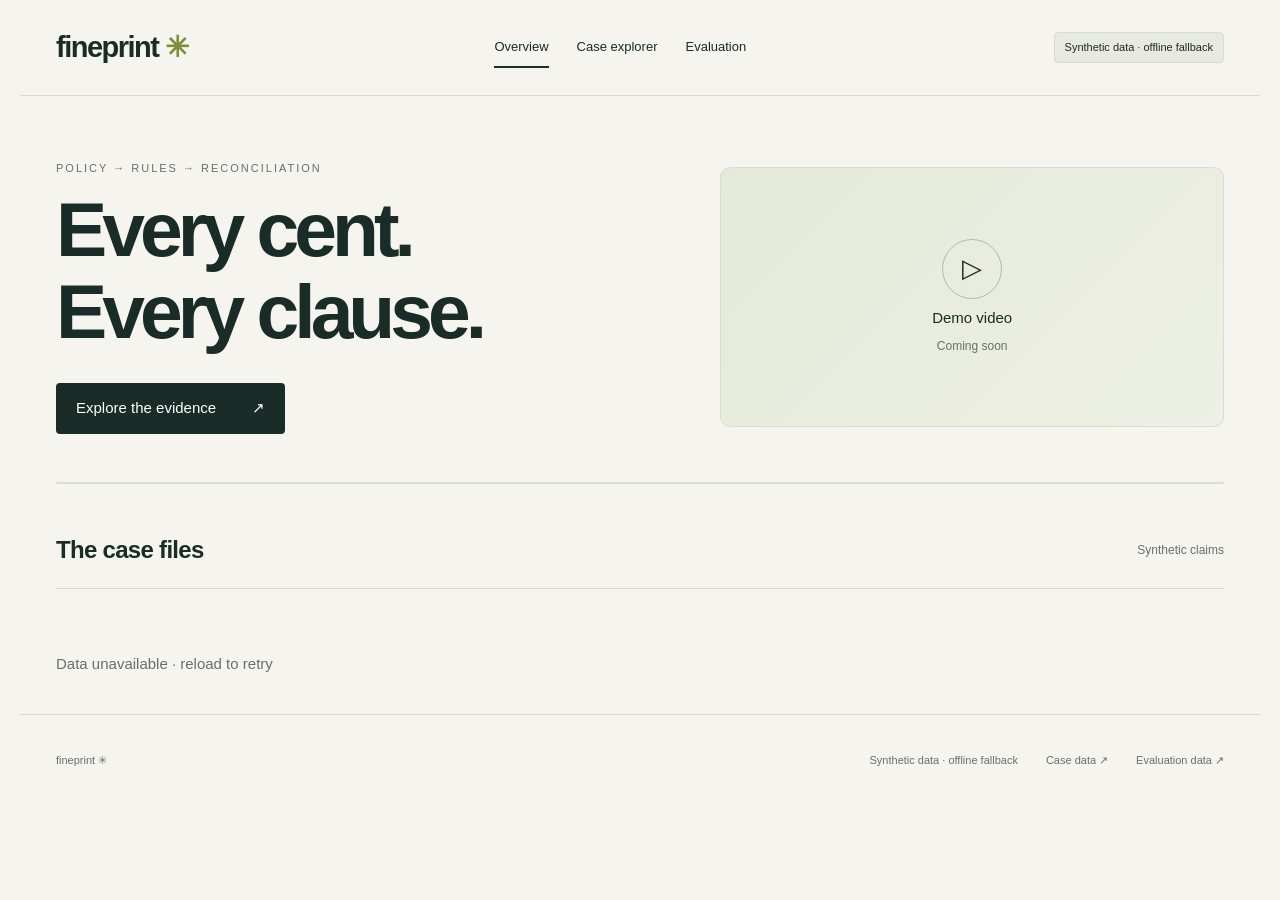
==== site/index.html @ 69cbb9a3 "feat(site): landing page" ====
<!doctype html>
<html lang="en">
<head>
  <meta charset="utf-8">
  <meta name="viewport" content="width=device-width, initial-scale=1">
  <meta name="theme-color" content="#f5f4ee">
  <meta name="description" content="Fineprint — synthetic policy, claim and bill reconciliation demo.">
  <title>Fineprint · Follow the evidence</title>
  <link rel="preload" href="data.json" as="fetch" crossorigin>
  <link rel="stylesheet" href="style.css">
  <script src="app.js" defer></script>
</head>
<body>
  <header class="topbar"><a class="wordmark" href="#overview">fineprint<span>✳</span></a><nav aria-label="Main"><a href="#overview">Overview</a><a href="#explorer">Case explorer</a><a href="#evaluation">Evaluation</a></nav><span class="badge">Synthetic data · offline fallback</span></header>
  <main>
    <section id="overview" class="screen">
      <div class="hero"><div><p class="eyebrow">POLICY → RULES → RECONCILIATION</p><h1>Every cent.<br>Every clause.</h1><a class="button" href="#explorer">Explore the evidence <span>↗</span></a></div><div class="video-slot" aria-label="Demo video placeholder"><span class="play" aria-hidden="true">▷</span><span>Demo video</span><span class="muted">Coming soon</span></div></div>
      <div id="headlines" class="stats" aria-live="polite"></div>
      <div class="section-heading"><h2>The case files</h2><span class="muted">Synthetic claims</span></div>
      <div id="case-list" class="case-list"></div>
    </section>
    <section id="explorer" class="screen" hidden><div class="section-heading"><h1>Case explorer</h1></div><div id="explorer-content"></div></section>
    <section id="evaluation" class="screen" hidden><div class="section-heading"><h1>Evaluation</h1><span class="badge">Synthetic data · offline fallback</span></div><div id="evaluation-content"></div></section>
    <p id="status" role="status">Loading synthetic cases…</p>
    <noscript>Enable JavaScript to explore the synthetic cases.</noscript>
  </main>
  <footer><span>fineprint ✳</span><span>Synthetic data · offline fallback</span><a href="data.json">Case data ↗</a><a href="evaluation.json">Evaluation data ↗</a></footer>
</body>
</html>
---- site/style.css ----
:root{--paper:#f5f4ee;--ink:#192c27;--muted:#63726b;--line:#d7ddd4;--green:#dced9a;--white:#fffef9;--orange:#a34826}*{box-sizing:border-box}body{margin:0;background:var(--paper);color:var(--ink);font-family:Arial,Helvetica,sans-serif;font-size:15px;line-height:1.5}a{color:inherit;text-decoration:none}button,select{font:inherit}button,a,select{touch-action:manipulation}a:focus-visible,button:focus-visible,select:focus-visible,summary:focus-visible{outline:3px solid var(--orange);outline-offset:4px}[hidden]{display:none!important}.topbar,main,footer{max-width:1240px;margin:auto;padding:0 36px}.topbar{min-height:96px;display:flex;align-items:center;justify-content:space-between;gap:24px;border-bottom:1px solid var(--line)}.wordmark{font-size:29px;letter-spacing:-1.5px;font-weight:800}.wordmark span{color:#7a8f37;padding-left:6px}nav{display:flex;gap:28px;font-size:13px}nav a{padding:10px 0}nav a[aria-current=page]{border-bottom:2px solid var(--ink)}.badge{display:inline-block;background:#e8eadf;border:1px solid var(--line);padding:6px 10px;border-radius:4px;font-size:11px}.hero{display:grid;grid-template-columns:1.2fr 1fr;gap:60px;padding:64px 0 48px;align-items:center}.eyebrow{font-size:11px;letter-spacing:2px;color:var(--muted)}h1,h2,h3,p{margin-top:0}h1{font-size:46px;line-height:1.08;letter-spacing:-2px}.hero h1{font-size:clamp(55px,6vw,88px);letter-spacing:-5px;margin-bottom:30px}.button{display:inline-flex;align-items:center;gap:36px;background:var(--ink);color:var(--white);border:0;border-radius:4px;padding:14px 20px}.video-slot{min-height:260px;border:1px solid var(--line);border-radius:10px;background:linear-gradient(135deg,#e5e9d9,#edf0e4);display:flex;align-items:center;justify-content:center;flex-direction:column;gap:8px}.play{width:60px;height:60px;display:grid;place-items:center;border:1px solid #aebba1;border-radius:50%;font-size:26px}.muted{color:var(--muted);font-size:12px}.stats{display:grid;grid-template-columns:repeat(4,1fr);border:1px solid var(--line);border-radius:8px;background:var(--white);margin:0 0 48px}.stat{padding:24px;border-right:1px solid var(--line)}.stat:last-child{border:0}.stat strong{display:block;font-size:34px;letter-spacing:-1.5px}.stat span{font-size:12px;color:var(--muted)}.section-heading{display:flex;align-items:center;justify-content:space-between;gap:16px;margin:30px 0 20px}h2{font-size:24px;letter-spacing:-.7px;margin:0}h3{font-size:17px;margin-bottom:12px}.case-list{border-top:1px solid var(--line)}.case-row{display:grid;grid-template-columns:1fr auto auto;align-items:center;gap:24px;padding:22px 8px;border-bottom:1px solid var(--line)}.case-row:hover{background:#ebeedf}.case-row strong{font-weight:500}.case-row small{display:block;color:var(--muted);font-size:11px;margin-top:4px}.case-value{text-align:right;font-variant-numeric:tabular-nums}.screen{padding-bottom:40px}footer{border-top:1px solid var(--line);min-height:90px;display:flex;align-items:center;gap:28px;color:var(--muted);font-size:11px}footer span:first-child{margin-right:auto}#status{padding:24px 0;color:var(--muted)}
@media(max-width:760px){.topbar,main,footer{padding-left:20px;padding-right:20px}.topbar{flex-wrap:wrap;gap:12px;padding-top:18px;padding-bottom:18px}.topbar>.badge{display:none}nav{gap:16px}.hero{grid-template-columns:1fr;gap:30px;padding:38px 0}.hero h1{letter-spacing:-3px}.video-slot{min-height:190px}.stats{grid-template-columns:repeat(2,1fr)}.stat{padding:18px}.stat:nth-child(2){border-right:0}.stat:nth-child(-n+2){border-bottom:1px solid var(--line)}.stat strong{font-size:28px}.case-row{gap:12px}.section-heading{flex-wrap:wrap}h1{font-size:36px}footer{flex-wrap:wrap;gap:12px;padding-top:20px;padding-bottom:20px}footer span:first-child{width:100%;margin:0}}
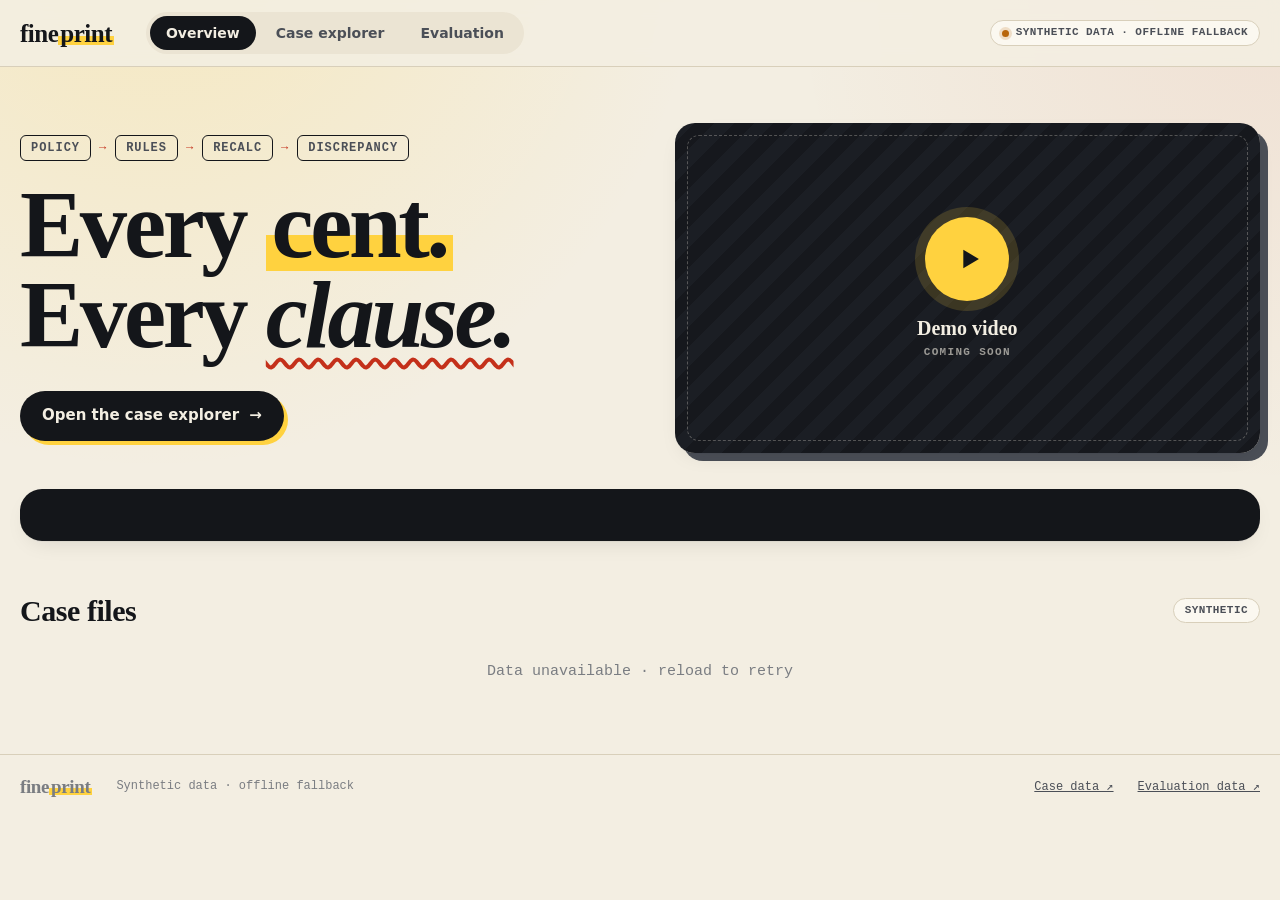
==== commit cea42856: "design(site): new visual system — ledger-on-legal-paper theme, hero, proof band Co-Authored-By: Clau" ====
--- a/site/index.html
+++ b/site/index.html
@@ -3,27 +3,45 @@
 <head>
   <meta charset="utf-8">
   <meta name="viewport" content="width=device-width, initial-scale=1">
-  <meta name="theme-color" content="#f5f4ee">
+  <meta name="theme-color" content="#f3eee2">
   <meta name="description" content="Fineprint — synthetic policy, claim and bill reconciliation demo.">
-  <title>Fineprint · Follow the evidence</title>
+  <title>Fineprint · Every cent. Every clause.</title>
+  <link rel="icon" href="data:image/svg+xml,%3Csvg xmlns='http://www.w3.org/2000/svg' viewBox='0 0 32 32'%3E%3Crect width='32' height='32' rx='7' fill='%2314161a'/%3E%3Crect x='6' y='19' width='20' height='6' fill='%23ffd23f'/%3E%3Ctext x='16' y='21' font-family='Georgia,serif' font-size='21' font-weight='700' fill='%23f3eee2' text-anchor='middle'%3Ef%3C/text%3E%3C/svg%3E">
   <link rel="preload" href="data.json" as="fetch" crossorigin>
   <link rel="stylesheet" href="style.css">
   <script src="app.js" defer></script>
 </head>
 <body>
-  <header class="topbar"><a class="wordmark" href="#overview">fineprint<span>✳</span></a><nav aria-label="Main"><a href="#overview">Overview</a><a href="#explorer">Case explorer</a><a href="#evaluation">Evaluation</a></nav><span class="badge">Synthetic data · offline fallback</span></header>
-  <main>
-    <section id="overview" class="screen">
-      <div class="hero"><div><p class="eyebrow">POLICY → RULES → RECONCILIATION</p><h1>Every cent.<br>Every clause.</h1><a class="button" href="#explorer">Explore the evidence <span>↗</span></a></div><div class="video-slot" aria-label="Demo video placeholder"><span class="play" aria-hidden="true">▷</span><span>Demo video</span><span class="muted">Coming soon</span></div></div>
-      <div id="headlines" class="stats" aria-live="polite"></div>
-      <div class="section-heading"><h2>The case files</h2><span class="muted">Synthetic claims</span></div>
+  <a class="skip" href="#main">Skip to content</a>
+  <header class="topbar">
+    <a class="wordmark" href="#overview" aria-label="Fineprint home">fine<span>print</span></a>
+    <nav aria-label="Main"><a href="#overview">Overview</a><a href="#explorer">Case explorer</a><a href="#evaluation">Evaluation</a></nav>
+    <span class="badge synth"><i aria-hidden="true"></i>Synthetic data · offline fallback</span>
+  </header>
+  <main id="main" tabindex="-1">
+    <section id="overview" class="screen" aria-label="Overview">
+      <div class="hero">
+        <div class="hero-copy">
+          <p class="flow" aria-label="Policy to rules to recalculation to discrepancy"><span>Policy</span><b aria-hidden="true">→</b><span>Rules</span><b aria-hidden="true">→</b><span>Recalc</span><b aria-hidden="true">→</b><span>Discrepancy</span></p>
+          <h1><span class="l1">Every <em class="hl">cent.</em></span><span class="l2">Every <em class="ul">clause.</em></span></h1>
+          <a class="button" href="#explorer">Open the case explorer <span aria-hidden="true">→</span></a>
+        </div>
+        <div class="video-slot" role="img" aria-label="Demo video placeholder — coming soon">
+          <span class="play" aria-hidden="true"><svg viewBox="0 0 24 24"><path d="M8 5.5v13l11-6.5z"/></svg></span>
+          <span class="vlabel">Demo video</span>
+          <span class="vsoon">Coming soon</span>
+        </div>
+      </div>
+      <div id="proof" class="proof" aria-live="polite"></div>
+      <div id="headlines" class="stats"></div>
+      <div class="section-heading"><h2>Case files</h2><span class="badge">Synthetic</span></div>
       <div id="case-list" class="case-list"></div>
     </section>
-    <section id="explorer" class="screen" hidden><div class="section-heading"><h1>Case explorer</h1></div><div id="explorer-content"></div></section>
-    <section id="evaluation" class="screen" hidden><div class="section-heading"><h1>Evaluation</h1><span class="badge">Synthetic data · offline fallback</span></div><div id="evaluation-content"></div></section>
+    <section id="explorer" class="screen" hidden aria-label="Case explorer"><h1 class="sr-only">Case explorer</h1><div id="explorer-content"></div></section>
+    <section id="evaluation" class="screen" hidden aria-label="Evaluation"><h1 class="sr-only">Evaluation</h1><div id="evaluation-content"></div></section>
     <p id="status" role="status">Loading synthetic cases…</p>
     <noscript>Enable JavaScript to explore the synthetic cases.</noscript>
   </main>
-  <footer><span>fineprint ✳</span><span>Synthetic data · offline fallback</span><a href="data.json">Case data ↗</a><a href="evaluation.json">Evaluation data ↗</a></footer>
+  <footer><span class="wordmark small">fine<span>print</span></span><span>Synthetic data · offline fallback</span><a href="data.json">Case data ↗</a><a href="evaluation.json">Evaluation data ↗</a></footer>
 </body>
 </html>
--- a/site/style.css
+++ b/site/style.css
@@ -1,2 +1,313 @@
-:root{--paper:#f5f4ee;--ink:#192c27;--muted:#63726b;--line:#d7ddd4;--green:#dced9a;--white:#fffef9;--orange:#a34826}*{box-sizing:border-box}body{margin:0;background:var(--paper);color:var(--ink);font-family:Arial,Helvetica,sans-serif;font-size:15px;line-height:1.5}a{color:inherit;text-decoration:none}button,select{font:inherit}button,a,select{touch-action:manipulation}a:focus-visible,button:focus-visible,select:focus-visible,summary:focus-visible{outline:3px solid var(--orange);outline-offset:4px}[hidden]{display:none!important}.topbar,main,footer{max-width:1240px;margin:auto;padding:0 36px}.topbar{min-height:96px;display:flex;align-items:center;justify-content:space-between;gap:24px;border-bottom:1px solid var(--line)}.wordmark{font-size:29px;letter-spacing:-1.5px;font-weight:800}.wordmark span{color:#7a8f37;padding-left:6px}nav{display:flex;gap:28px;font-size:13px}nav a{padding:10px 0}nav a[aria-current=page]{border-bottom:2px solid var(--ink)}.badge{display:inline-block;background:#e8eadf;border:1px solid var(--line);padding:6px 10px;border-radius:4px;font-size:11px}.hero{display:grid;grid-template-columns:1.2fr 1fr;gap:60px;padding:64px 0 48px;align-items:center}.eyebrow{font-size:11px;letter-spacing:2px;color:var(--muted)}h1,h2,h3,p{margin-top:0}h1{font-size:46px;line-height:1.08;letter-spacing:-2px}.hero h1{font-size:clamp(55px,6vw,88px);letter-spacing:-5px;margin-bottom:30px}.button{display:inline-flex;align-items:center;gap:36px;background:var(--ink);color:var(--white);border:0;border-radius:4px;padding:14px 20px}.video-slot{min-height:260px;border:1px solid var(--line);border-radius:10px;background:linear-gradient(135deg,#e5e9d9,#edf0e4);display:flex;align-items:center;justify-content:center;flex-direction:column;gap:8px}.play{width:60px;height:60px;display:grid;place-items:center;border:1px solid #aebba1;border-radius:50%;font-size:26px}.muted{color:var(--muted);font-size:12px}.stats{display:grid;grid-template-columns:repeat(4,1fr);border:1px solid var(--line);border-radius:8px;background:var(--white);margin:0 0 48px}.stat{padding:24px;border-right:1px solid var(--line)}.stat:last-child{border:0}.stat strong{display:block;font-size:34px;letter-spacing:-1.5px}.stat span{font-size:12px;color:var(--muted)}.section-heading{display:flex;align-items:center;justify-content:space-between;gap:16px;margin:30px 0 20px}h2{font-size:24px;letter-spacing:-.7px;margin:0}h3{font-size:17px;margin-bottom:12px}.case-list{border-top:1px solid var(--line)}.case-row{display:grid;grid-template-columns:1fr auto auto;align-items:center;gap:24px;padding:22px 8px;border-bottom:1px solid var(--line)}.case-row:hover{background:#ebeedf}.case-row strong{font-weight:500}.case-row small{display:block;color:var(--muted);font-size:11px;margin-top:4px}.case-value{text-align:right;font-variant-numeric:tabular-nums}.screen{padding-bottom:40px}footer{border-top:1px solid var(--line);min-height:90px;display:flex;align-items:center;gap:28px;color:var(--muted);font-size:11px}footer span:first-child{margin-right:auto}#status{padding:24px 0;color:var(--muted)}
-@media(max-width:760px){.topbar,main,footer{padding-left:20px;padding-right:20px}.topbar{flex-wrap:wrap;gap:12px;padding-top:18px;padding-bottom:18px}.topbar>.badge{display:none}nav{gap:16px}.hero{grid-template-columns:1fr;gap:30px;padding:38px 0}.hero h1{letter-spacing:-3px}.video-slot{min-height:190px}.stats{grid-template-columns:repeat(2,1fr)}.stat{padding:18px}.stat:nth-child(2){border-right:0}.stat:nth-child(-n+2){border-bottom:1px solid var(--line)}.stat strong{font-size:28px}.case-row{gap:12px}.section-heading{flex-wrap:wrap}h1{font-size:36px}footer{flex-wrap:wrap;gap:12px;padding-top:20px;padding-bottom:20px}footer span:first-child{width:100%;margin:0}}
+/* Fineprint — "ledger on legal paper": warm stock, ink, highlighter, red-pen. System fonts only. */
+:root{
+  --paper:#f3eee2; --paper-2:#ebe4d3; --card:#fbf8f0; --ink:#14161a; --ink-2:#4b4f57; --ink-3:#7a7d82;
+  --line:#d8cfba; --hl:#ffd23f; --hl-soft:rgba(255,210,63,.5); --red:#c4301a; --red-soft:rgba(196,48,26,.1);
+  --green:#1d7a4c; --green-soft:rgba(29,122,76,.1); --amber:#b8650a; --blue:#2a4f8f;
+  --serif:"Iowan Old Style","Palatino Linotype",Palatino,"Book Antiqua",Georgia,"Times New Roman",serif;
+  --sans:ui-sans-serif,system-ui,-apple-system,"Segoe UI",Roboto,"Helvetica Neue",Arial,sans-serif;
+  --mono:ui-monospace,"SF Mono","Cascadia Code",Menlo,Consolas,"Liberation Mono",monospace;
+  --r:14px; --shadow:0 1px 0 rgba(20,22,26,.04),0 8px 24px -12px rgba(20,22,26,.18);
+}
+*{box-sizing:border-box}
+html{scroll-behavior:smooth;-webkit-text-size-adjust:100%}
+body{margin:0;background:var(--paper);color:var(--ink);font:15px/1.45 var(--sans);
+  background-image:radial-gradient(circle at 12% -10%,rgba(255,210,63,.22),transparent 38%),radial-gradient(circle at 100% 0,rgba(196,48,26,.07),transparent 32%);background-repeat:no-repeat}
+a{color:inherit}
+button,select{font:inherit;color:inherit}
+:focus-visible{outline:3px solid var(--blue);outline-offset:2px;border-radius:4px}
+.sr-only{position:absolute;width:1px;height:1px;overflow:hidden;clip:rect(0 0 0 0);white-space:nowrap}
+.skip{position:absolute;left:12px;top:-60px;background:var(--ink);color:var(--paper);padding:8px 14px;border-radius:8px;z-index:50}
+.skip:focus{top:10px}
+.muted{color:var(--ink-3)}
+.num,.mono{font-family:var(--mono);font-variant-numeric:tabular-nums}
+
+/* top bar */
+.topbar{position:sticky;top:0;z-index:20;display:flex;align-items:center;gap:20px;padding:12px max(20px,calc((100vw - 1280px)/2 + 20px));background:rgba(243,238,226,.88);backdrop-filter:blur(10px);border-bottom:1px solid var(--line)}
+.wordmark{font:700 25px/1 var(--serif);letter-spacing:-.02em;text-decoration:none}
+.wordmark span{background:linear-gradient(transparent 58%,var(--hl) 58% 92%,transparent 92%);padding:0 2px}
+.wordmark.small{font-size:19px}
+header nav{display:flex;gap:4px;margin-left:12px;padding:4px;background:var(--paper-2);border-radius:999px}
+header nav a{padding:7px 16px;border-radius:999px;text-decoration:none;font-weight:600;font-size:14px;color:var(--ink-2);transition:background .2s,color .2s}
+header nav a:hover{color:var(--ink)}
+header nav a[aria-current=page]{background:var(--ink);color:var(--paper)}
+.badge{display:inline-flex;align-items:center;gap:7px;padding:4px 11px;border:1px solid var(--line);border-radius:999px;font:600 11px/1.4 var(--mono);letter-spacing:.04em;text-transform:uppercase;color:var(--ink-2);background:var(--card);white-space:nowrap}
+.badge.synth{margin-left:auto}
+.badge i{width:7px;height:7px;border-radius:50%;background:var(--amber);box-shadow:0 0 0 3px rgba(184,101,10,.18)}
+
+main{max-width:1280px;margin:0 auto;padding:28px 20px 56px;outline:0}
+.screen{animation:rise .5s cubic-bezier(.2,.7,.2,1) both}
+.screen[hidden]{display:none}
+@keyframes rise{from{opacity:0;transform:translateY(10px)}}
+#status{text-align:center;color:var(--ink-3);font-family:var(--mono)}
+#status[hidden]{display:none}
+
+/* hero */
+.hero{display:grid;grid-template-columns:1.05fr 1fr;gap:40px;align-items:center;padding:28px 0 36px}
+.flow{display:flex;flex-wrap:wrap;gap:8px;align-items:center;margin:0 0 20px;font:600 12px/1 var(--mono);letter-spacing:.08em;text-transform:uppercase;color:var(--ink-2)}
+.flow span{padding:6px 10px;border:1px solid var(--ink);border-radius:6px}
+.flow b{color:var(--red)}
+h1{margin:0;font:700 clamp(46px,7.4vw,102px)/.95 var(--serif);letter-spacing:-.035em}
+h1 .l1,h1 .l2{display:block}
+.hl{font-style:normal;background:linear-gradient(transparent 60%,var(--hl) 60% 94%,transparent 94%);padding:0 .06em;background-size:0 100%;background-repeat:no-repeat;animation:swipe .9s .35s cubic-bezier(.6,0,.2,1) forwards}
+@keyframes swipe{to{background-size:100% 100%}}
+.ul{font-style:italic;text-decoration:underline wavy var(--red);text-decoration-thickness:.045em;text-underline-offset:.12em;text-decoration-skip-ink:none}
+.button{display:inline-flex;align-items:center;gap:10px;margin-top:30px;padding:14px 22px;border-radius:999px;background:var(--ink);color:var(--paper);font-weight:700;text-decoration:none;transition:transform .2s,box-shadow .2s;box-shadow:4px 4px 0 var(--hl)}
+.button:hover{transform:translate(-2px,-2px);box-shadow:6px 6px 0 var(--hl)}
+.video-slot{position:relative;aspect-ratio:16/9;border-radius:20px;background:repeating-linear-gradient(135deg,#1b1e24 0 14px,#16181d 14px 28px);color:var(--paper);display:grid;place-items:center;align-content:center;gap:6px;overflow:hidden;box-shadow:var(--shadow),8px 8px 0 var(--ink-2)}
+.video-slot::before{content:"";position:absolute;inset:12px;border:1px dashed rgba(243,238,226,.28);border-radius:12px}
+.play{width:84px;height:84px;border-radius:50%;background:var(--hl);display:grid;place-items:center;box-shadow:0 0 0 10px rgba(255,210,63,.16);animation:pulse 2.8s ease-in-out infinite}
+.play svg{width:34px;height:34px;fill:var(--ink);margin-left:4px}
+@keyframes pulse{50%{box-shadow:0 0 0 18px rgba(255,210,63,.06)}}
+.vlabel{margin-top:10px;font:700 20px var(--serif)}
+.vsoon{font:600 11px var(--mono);letter-spacing:.12em;text-transform:uppercase;color:rgba(243,238,226,.6)}
+
+/* proof band */
+.proof{background:var(--ink);color:var(--paper);border-radius:22px;padding:26px clamp(18px,3vw,38px);display:grid;gap:26px;box-shadow:var(--shadow)}
+.proof-top{display:grid;grid-template-columns:auto 1fr;gap:14px 40px;align-items:end}
+.proof-title{font:700 clamp(18px,2vw,24px) var(--serif);grid-column:1/-1;display:flex;flex-wrap:wrap;gap:10px;align-items:center}
+.proof-title a{font:600 12px var(--mono);letter-spacing:.06em;text-transform:uppercase;color:var(--hl);text-decoration:none;margin-left:auto}
+.proof-eq{display:flex;flex-wrap:wrap;align-items:flex-end;gap:10px 28px}
+.big{display:grid;gap:2px}
+.big small{font:600 11px var(--mono);letter-spacing:.1em;text-transform:uppercase;color:rgba(243,238,226,.6)}
+.big strong{font:700 clamp(32px,4.4vw,58px)/1 var(--mono);font-variant-numeric:tabular-nums;letter-spacing:-.03em}
+.big.eob strong{color:#ff8a73;text-decoration:line-through;text-decoration-thickness:3px}
+.big.fp strong{color:var(--hl)}
+.big.delta strong{background:var(--red);color:#fff;padding:2px 12px;border-radius:10px;text-decoration:none}
+.proof-eq .op{font:700 34px var(--mono);color:rgba(243,238,226,.4);align-self:center;padding-top:16px}
+.pipe{display:grid;grid-template-columns:repeat(4,1fr);gap:0;position:relative;counter-reset:s}
+.pipe li{list-style:none;position:relative;padding:16px 16px 0 0}
+.pipe{margin:0;padding:0}
+.pipe li::before{content:"";position:absolute;left:0;top:0;right:0;border-top:2px solid rgba(243,238,226,.25)}
+.pipe li::after{content:"";position:absolute;left:0;top:-6px;width:10px;height:10px;border-radius:50%;background:var(--hl)}
+.pipe li:last-child::after{background:#ff8a73}
+.pipe strong{display:block;font:700 40px/1 var(--mono);letter-spacing:-.03em}
+.pipe span{font:600 11px var(--mono);letter-spacing:.1em;text-transform:uppercase;color:rgba(243,238,226,.6)}
+
+/* stats */
+.stats{display:grid;grid-template-columns:repeat(auto-fit,minmax(170px,1fr));gap:12px;margin:18px 0 8px}
+.stat{background:var(--card);border:1px solid var(--line);border-radius:var(--r);padding:16px 18px;display:grid;gap:4px;position:relative;overflow:hidden}
+.stat::before{content:"";position:absolute;left:0;top:0;bottom:0;width:4px;background:var(--hl)}
+.stat.red::before{background:var(--red)}.stat.green::before{background:var(--green)}.stat.ink::before{background:var(--ink)}
+.stat strong{font:700 38px/1.05 var(--mono);letter-spacing:-.03em;font-variant-numeric:tabular-nums}
+.stat span{font:600 11px var(--mono);letter-spacing:.08em;text-transform:uppercase;color:var(--ink-2)}
+.section-heading{display:flex;align-items:center;justify-content:space-between;gap:14px;margin:30px 0 14px;flex-wrap:wrap}
+h2,h3{margin:0;font-family:var(--serif);letter-spacing:-.015em}
+h2{font-size:30px}
+h3{font-size:19px}
+
+/* case cards */
+.case-list{display:grid;grid-template-columns:repeat(auto-fill,minmax(285px,1fr));gap:14px}
+.case-card{display:grid;gap:14px;background:var(--card);border:1px solid var(--line);border-radius:var(--r);padding:16px 18px;text-decoration:none;position:relative;transition:transform .2s,box-shadow .2s,border-color .2s}
+.case-card:hover{transform:translateY(-3px);box-shadow:var(--shadow);border-color:var(--ink)}
+.case-card h3{font-size:18px;line-height:1.2;text-transform:none}
+.card-top{display:flex;justify-content:space-between;gap:8px;align-items:center}
+.cmp{display:grid;gap:7px}
+.cmp-row{display:grid;grid-template-columns:62px 1fr auto;gap:10px;align-items:center;font:12px var(--mono)}
+.cmp-row>span:first-child{color:var(--ink-3);text-transform:uppercase;letter-spacing:.06em;font-size:10.5px;font-weight:600}
+.track{height:10px;background:var(--paper-2);border-radius:99px;overflow:hidden}
+.fill{display:block;height:100%;width:var(--w);border-radius:99px;background:var(--ink);transform-origin:left;animation:grow .8s .15s cubic-bezier(.2,.7,.2,1) both}
+.fill.eob{background:var(--red)}.fill.fp{background:var(--green)}.fill.bill{background:var(--ink-3)}.fill.hel{background:var(--amber)}
+@keyframes grow{from{transform:scaleX(0)}}
+.abstain-box{display:flex;align-items:center;gap:10px;padding:12px;border-radius:10px;font:600 12px var(--mono);letter-spacing:.04em;text-transform:uppercase;color:var(--ink-2);background:repeating-linear-gradient(135deg,var(--paper-2) 0 8px,var(--paper) 8px 16px);border:1px dashed var(--ink-3)}
+.chip{display:inline-flex;align-items:center;gap:6px;padding:3px 9px;border-radius:99px;font:600 11px/1.4 var(--mono);letter-spacing:.04em;text-transform:uppercase;border:1px solid var(--line);background:var(--paper);white-space:nowrap}
+.chip.flag{background:var(--red-soft);color:var(--red);border-color:rgba(196,48,26,.35)}
+.chip.ok{background:var(--green-soft);color:var(--green);border-color:rgba(29,122,76,.35)}
+.chip.cond{background:rgba(184,101,10,.12);color:var(--amber);border-color:rgba(184,101,10,.4)}
+.chip.abstain{background:var(--paper-2);color:var(--ink-2);border-style:dashed;border-color:var(--ink-3)}
+.chip.held{background:var(--ink);color:var(--paper);border-color:var(--ink)}
+.dot{width:9px;height:9px;border-radius:50%;display:inline-block;background:var(--ink-3);flex:none}
+.dot.flag{background:var(--red)}.dot.ok{background:var(--green)}.dot.cond{background:var(--amber)}.dot.abstain{background:transparent;border:2px dashed var(--ink-3)}
+
+strong .n.n{font:inherit;letter-spacing:inherit;text-transform:none;color:inherit}
+/* explorer */
+.picker{display:flex;gap:8px;flex-wrap:wrap;margin:0 0 22px;padding:0}
+.picker a{display:inline-flex;gap:8px;align-items:center;padding:8px 13px;border-radius:99px;border:1px solid var(--line);background:var(--card);text-decoration:none;font-size:13px;font-weight:600;transition:border-color .2s,background .2s}
+.picker a:hover{border-color:var(--ink)}
+.picker a[aria-current=true]{background:var(--ink);border-color:var(--ink);color:var(--paper)}
+.picker a[aria-current=true] .dot.abstain{border-color:var(--paper)}
+.case-head{display:flex;justify-content:space-between;align-items:flex-end;gap:16px;flex-wrap:wrap;margin-bottom:16px}
+.case-head h2{font-size:clamp(28px,4vw,46px);line-height:1.05;letter-spacing:-.025em}
+.tags{display:flex;gap:8px;flex-wrap:wrap}
+.verdict{display:grid;grid-template-columns:1fr auto;gap:20px 36px;align-items:center;background:var(--card);border:1px solid var(--line);border-radius:20px;padding:22px clamp(16px,2.4vw,30px);box-shadow:var(--shadow);margin-bottom:22px}
+.vbars{display:grid;gap:11px}
+.vbar{display:grid;grid-template-columns:96px 1fr minmax(96px,auto);gap:12px;align-items:center}
+.vbar>span:first-child{font:600 11px var(--mono);letter-spacing:.08em;text-transform:uppercase;color:var(--ink-2)}
+.vbar .track{height:18px;border-radius:6px}.vbar .fill{border-radius:6px}
+.vbar strong{font:700 20px var(--mono);text-align:right;letter-spacing:-.02em}
+.delta-box{display:grid;gap:4px;text-align:center;padding:14px 22px;border-radius:16px;min-width:190px}
+.delta-box small{font:600 11px var(--mono);letter-spacing:.08em;text-transform:uppercase}
+.delta-box strong{font:700 clamp(30px,3.6vw,44px)/1 var(--mono);letter-spacing:-.03em}
+.delta-box.flag{background:var(--red);color:#fff}.delta-box.ok{background:var(--green);color:#fff}.delta-box.cond{background:var(--amber);color:#fff}
+.scen{margin:0 0 22px;padding:16px 18px;border:1px solid var(--line);border-radius:var(--r);background:var(--card)}
+.scen-top{display:flex;justify-content:space-between;gap:10px;flex-wrap:wrap;align-items:center;margin-bottom:10px}
+.scen-strip{display:flex;align-items:flex-end;gap:3px;height:72px}
+.scen-strip button{flex:1;min-width:6px;max-width:26px;border:0;border-radius:3px 3px 0 0;background:var(--line);cursor:pointer;padding:0;height:var(--h);min-height:4px;transition:background .15s,transform .15s}
+.scen-strip button:hover{background:var(--ink-3)}
+.scen-strip button[aria-pressed=true]{background:var(--amber)}
+.assump{margin:12px 0 0;padding:0;list-style:none;display:flex;flex-wrap:wrap;gap:6px}
+.assump li{font:12px var(--mono);padding:4px 9px;border-radius:6px;background:var(--paper-2)}
+.split{display:grid;grid-template-columns:minmax(0,5fr) minmax(0,6fr);gap:22px;align-items:start}
+.left{position:sticky;top:76px;display:flex;flex-direction:column;gap:14px;height:calc(100vh - 92px);min-height:480px}
+.pane{background:var(--card);border:1px solid var(--line);border-radius:var(--r);display:flex;flex-direction:column;min-height:0;overflow:hidden}
+.pane-head{display:flex;justify-content:space-between;align-items:center;gap:8px;padding:10px 14px;border-bottom:1px solid var(--line);background:var(--paper-2)}
+.pane-head h3{font:700 12px var(--mono);letter-spacing:.1em;text-transform:uppercase}
+.pane-body{overflow:auto;position:relative;flex:1;min-height:0;scroll-behavior:smooth}
+.policy-pane{flex:3 1 0}.rules-pane{flex:2 1 0}
+.policy-text{margin:0;padding:14px 16px 20px;font:12.5px/1.75 var(--mono);white-space:pre-wrap;overflow-wrap:anywhere;background-image:repeating-linear-gradient(transparent 0 21px,rgba(20,22,26,.06) 21px 22px);background-attachment:local;color:var(--ink-2)}
+mark{background:var(--hl-soft);color:var(--ink);border-bottom:2px solid #e2b000;padding:1px 0;border-radius:2px;cursor:pointer;transition:background .15s,box-shadow .15s;box-decoration-break:clone}
+mark::after{content:attr(data-r);font:700 9px/1 var(--sans);vertical-align:super;margin-left:3px;padding:2px 4px;border-radius:4px;background:var(--ink);color:var(--hl);letter-spacing:.02em}
+mark.on{background:var(--hl);box-shadow:0 0 0 3px var(--hl)}
+mark.flash{animation:flash 1.6s ease}
+@keyframes flash{0%,40%{background:var(--red);color:#fff;box-shadow:0 0 0 4px var(--red)}}
+.rule{display:grid;grid-template-columns:auto 1fr;gap:3px 10px;padding:11px 14px;border-bottom:1px solid var(--line);transition:background .15s}
+.rule:last-child{border:0}
+.rule.on{background:rgba(255,210,63,.3)}
+.rn{grid-row:span 3;align-self:start;font:700 11px var(--mono);padding:4px 6px;border-radius:6px;background:var(--ink);color:var(--hl);min-width:30px;text-align:center}
+.rule strong{font-size:14px}
+.rule-vals{display:flex;gap:5px;flex-wrap:wrap}
+.cites{display:flex;gap:5px;flex-wrap:wrap}
+.citation{font:600 11px/1.4 var(--mono);padding:2px 8px;border-radius:5px;background:var(--hl-soft);border:1px solid #e2b000;text-decoration:none;color:var(--ink);transition:background .15s}
+.citation:hover,.citation.on{background:var(--hl)}
+.empty{padding:22px 16px;color:var(--ink-3);font:600 12px var(--mono);letter-spacing:.06em;text-transform:uppercase}
+.lines{display:grid;gap:18px}
+.line{background:var(--card);border:1px solid var(--line);border-radius:var(--r);overflow:hidden}
+.line.has{border-color:rgba(196,48,26,.45)}
+.line-head{display:flex;justify-content:space-between;align-items:center;gap:10px;flex-wrap:wrap;padding:12px 16px;border-bottom:1px solid var(--line);background:var(--paper-2)}
+.line-head h3{font-size:18px}
+.line-head h3 small{font:600 11px var(--mono);color:var(--ink-3);margin-right:8px;letter-spacing:.06em}
+.tbl{width:100%;border-collapse:collapse;font:13px var(--mono);font-variant-numeric:tabular-nums}
+.tbl th,.tbl td{padding:7px 16px;text-align:right;border-bottom:1px solid rgba(216,207,186,.7)}
+.tbl thead th{font:600 10.5px var(--mono);letter-spacing:.1em;text-transform:uppercase;color:var(--ink-3);background:var(--card)}
+.tbl th[scope=row],.tbl thead th:first-child{text-align:left;font-family:var(--sans);font-weight:600;font-size:13px}
+.tbl thead th:first-child{font:600 10.5px var(--mono)}
+.tbl tr.zero td,.tbl tr.zero th{color:var(--ink-3);font-weight:400}
+.tbl tr.zero td{opacity:.7}
+.tbl tr.diff{background:var(--red-soft)}
+.tbl tr.diff td:last-child{color:var(--red);font-weight:700}
+.tbl tr.diff th::before{content:"▸ ";color:var(--red)}
+.tbl tr.total th,.tbl tr.total td{font-weight:700;border-top:2px solid var(--ink);border-bottom:0;font-size:14px}
+.t-scroll{overflow-x:auto}
+.line-bars{padding:12px 16px;display:grid;gap:7px;border-bottom:1px solid var(--line)}
+.issues{padding:12px 16px;display:grid;gap:8px}
+.issue{display:grid;grid-template-columns:1fr auto;gap:4px 12px;align-items:center;padding:10px 12px;border-radius:10px;background:var(--red-soft);border-left:4px solid var(--red)}
+.issue .k{font:600 11px var(--mono);letter-spacing:.06em;text-transform:uppercase}
+.issue .k b{color:var(--red)}
+.issue strong{font:700 17px var(--mono);color:var(--red)}
+.issue .cites{grid-column:1/-1}
+.matchline{display:flex;gap:10px;align-items:center;padding:12px 16px;font:700 13px var(--mono);color:var(--green);background:var(--green-soft);letter-spacing:.04em;text-transform:uppercase}
+.line details{border-top:1px solid var(--line)}
+.line summary{cursor:pointer;padding:10px 16px;font:600 11px var(--mono);letter-spacing:.1em;text-transform:uppercase;color:var(--ink-2);list-style:none;display:flex;justify-content:space-between}
+.line summary::after{content:"+";font-size:15px}
+.line details[open] summary::after{content:"–"}
+.line summary::-webkit-details-marker{display:none}
+.mini{display:grid;grid-template-columns:repeat(auto-fit,minmax(140px,1fr));gap:8px;padding:0 16px 14px}
+.mini div{padding:8px 10px;border-radius:8px;background:var(--paper-2);display:grid;gap:2px}
+.mini small{font:600 10px var(--mono);letter-spacing:.08em;text-transform:uppercase;color:var(--ink-3)}
+.mini strong{font:700 15px var(--mono)}
+.trace{margin:0;padding:0 16px 14px;list-style:none;display:grid;gap:8px}
+.trace li{display:grid;grid-template-columns:auto 1fr;gap:3px 12px;font-size:12.5px;padding:8px 10px;border-radius:8px;background:var(--paper-2)}
+.trace li b{font:700 12.5px var(--mono);grid-row:span 2}
+.accs{padding:8px 16px 12px;font:11.5px var(--mono);color:var(--ink-2);display:flex;gap:6px 18px;flex-wrap:wrap}
+.abstained{display:grid;grid-template-columns:auto 1fr;gap:6px 22px;align-items:center;padding:26px clamp(16px,3vw,34px);border-radius:20px;margin-bottom:22px;background:repeating-linear-gradient(135deg,var(--paper-2) 0 12px,var(--paper) 12px 24px);border:2px dashed var(--ink);}
+.abstained .stop{width:76px;height:76px;border-radius:50%;background:var(--ink);color:var(--hl);display:grid;place-items:center;font:700 40px var(--serif);grid-row:span 3}
+.abstained strong{font:700 clamp(26px,3.6vw,42px)/1.05 var(--serif);letter-spacing:-.02em}
+.abstained .why{font:13px var(--mono);color:var(--ink-2)}
+.abstained .tags{margin-top:4px}
+.blocked-note{margin-top:22px}
+
+/* evaluation */
+.eval-head{display:flex;justify-content:space-between;align-items:center;gap:16px;flex-wrap:wrap;margin-bottom:22px}
+.eval-head h2{font-size:clamp(28px,4vw,46px);letter-spacing:-.025em}
+.seg{display:inline-flex;padding:4px;background:var(--paper-2);border-radius:99px;border:0;margin:0}
+.seg label{position:relative}
+.seg input{position:absolute;opacity:0;inset:0;cursor:pointer}
+.seg span{display:block;padding:8px 18px;border-radius:99px;font-weight:700;font-size:14px;color:var(--ink-2);transition:background .2s,color .2s}
+.seg input:checked+span{background:var(--ink);color:var(--paper)}
+.seg input:focus-visible+span{outline:3px solid var(--blue);outline-offset:2px}
+.rings{display:grid;grid-template-columns:repeat(auto-fit,minmax(210px,1fr));gap:14px;margin-bottom:22px}
+.ring{display:grid;grid-template-columns:auto 1fr;gap:14px;align-items:center;background:var(--card);border:1px solid var(--line);border-radius:var(--r);padding:16px}
+.ring svg{width:96px;height:96px;transform:rotate(-90deg)}
+.ring circle{fill:none;stroke-width:10}
+.ring .bg{stroke:var(--paper-2)}
+.ring .fg{stroke:var(--ink);stroke-linecap:round;stroke-dasharray:var(--p) 264;animation:ring 1.1s .1s cubic-bezier(.2,.7,.2,1) both}
+.ring.low .fg{stroke:var(--red)}.ring.mid .fg{stroke:var(--amber)}.ring.hi .fg{stroke:var(--green)}
+@keyframes ring{from{stroke-dasharray:0 264}}
+.ring strong{display:block;font:700 28px/1 var(--mono);letter-spacing:-.03em}
+.ring span{font:600 10.5px var(--mono);letter-spacing:.08em;text-transform:uppercase;color:var(--ink-2)}
+.ring small{display:block;margin-top:3px;font:12px var(--mono);color:var(--ink-3)}
+.eval-grid{display:grid;grid-template-columns:minmax(0,7fr) minmax(0,5fr);gap:22px;align-items:start}
+.panel{background:var(--card);border:1px solid var(--line);border-radius:var(--r);padding:18px}
+.panel>h3{font:700 12px var(--mono);letter-spacing:.1em;text-transform:uppercase;margin-bottom:14px}
+.legend{display:flex;gap:16px;flex-wrap:wrap;margin-bottom:14px;font:600 11px var(--mono);letter-spacing:.06em;text-transform:uppercase}
+.key{display:inline-flex;align-items:center;gap:6px}
+.key::before{content:"";width:12px;height:12px;border-radius:3px;background:var(--ink)}
+.key.held::before{background:var(--amber)}.key.all::before{background:var(--ink-3)}
+.mrow{display:grid;grid-template-columns:130px 1fr 62px;gap:6px 14px;align-items:center;padding:10px 0;border-top:1px solid var(--line)}
+.mrow:first-of-type{border-top:0}
+.mrow>b{font-size:13px}
+.mbars{display:grid;gap:5px}
+.mb{display:grid;grid-template-columns:1fr 112px;gap:10px;align-items:center;font:11.5px var(--mono)}
+.mb .track{height:9px}
+.mb em{font-style:normal;text-align:right}
+.mb em b{font-weight:700}
+.mb em small{color:var(--ink-3);margin-left:5px}
+.mall{font:700 14px var(--mono);text-align:right}
+.conf{display:grid;grid-template-columns:auto 1fr 1fr;gap:6px;font:12px var(--mono);text-align:center}
+.conf>div{padding:14px 6px;border-radius:10px;display:grid;gap:2px}
+.conf small{font:600 10px var(--mono);letter-spacing:.08em;text-transform:uppercase}
+.conf strong{font-size:30px;line-height:1}
+.conf .hd{padding:6px;color:var(--ink-3);font:600 10px var(--mono);letter-spacing:.08em;text-transform:uppercase;display:grid;place-items:center}
+.conf .good{background:var(--green-soft);color:var(--green)}.conf .bad{background:var(--red-soft);color:var(--red)}
+.conf-foot{margin-top:12px;display:flex;gap:8px;flex-wrap:wrap}
+.tiles{display:grid;grid-template-columns:repeat(auto-fill,minmax(150px,1fr));gap:10px}
+.tile{display:grid;align-content:start;gap:6px;padding:11px 12px;border-radius:10px;text-decoration:none;border:1px solid var(--line);border-left-width:5px;background:var(--paper);font-size:12px;transition:transform .15s,box-shadow .15s}
+.tile:hover{transform:translateY(-2px);box-shadow:var(--shadow)}
+.tile b{font-size:13px;line-height:1.2}
+.tile.pass{border-left-color:var(--green)}.tile.miss{border-left-color:var(--red)}.tile.block{border-left-color:var(--ink-3);background:repeating-linear-gradient(135deg,var(--paper-2) 0 7px,var(--paper) 7px 14px)}
+.tile .chip{justify-self:start}
+.prov{display:flex;gap:6px 22px;flex-wrap:wrap;margin-top:22px;padding:14px 18px;border-radius:var(--r);background:var(--paper-2);font:12px var(--mono);color:var(--ink-2)}
+.prov b{color:var(--ink)}
+.caveat{display:flex;gap:10px;align-items:center;margin:0 0 22px;padding:10px 14px;border-radius:10px;border:1px dashed var(--amber);background:rgba(184,101,10,.08);font:600 12px var(--mono);color:var(--amber)}
+
+footer{display:flex;gap:10px 24px;flex-wrap:wrap;align-items:center;max-width:1280px;margin:0 auto;padding:22px 20px 40px;border-top:1px solid var(--line);font:12px var(--mono);color:var(--ink-3)}
+footer a{color:var(--ink-2)}
+footer span:nth-child(2){margin-right:auto}
+
+@media (max-width:1020px){
+  .hero{grid-template-columns:1fr;gap:28px}
+  .split{grid-template-columns:1fr}
+  .left{position:static;height:auto;min-height:0}
+  .policy-pane .pane-body{max-height:62vh}.rules-pane .pane-body{max-height:46vh}
+  .right{order:-1}
+  .eval-grid{grid-template-columns:1fr}
+  .verdict{grid-template-columns:1fr}
+  .delta-box{min-width:0}
+}
+@media (max-width:720px){
+  body{font-size:14.5px}
+  .topbar{flex-wrap:wrap;gap:10px}
+  header nav{order:3;width:100%;margin:0;justify-content:space-between}
+  header nav a{flex:1;text-align:center;padding:8px 6px;font-size:13px}
+  .badge.synth{margin-left:auto;font-size:10px}
+  main{padding-top:18px}
+  .pipe{grid-template-columns:1fr 1fr;row-gap:18px}
+  .proof-top{grid-template-columns:1fr}
+  .stats{grid-template-columns:1fr 1fr}
+  .picker{flex-wrap:nowrap;overflow-x:auto;margin-inline:-20px;padding:0 20px 8px;scroll-snap-type:x proximity}
+  .picker a{flex:none;scroll-snap-align:start}
+  .vbar{grid-template-columns:70px 1fr auto}
+  .vbar strong{font-size:16px}
+  .tbl th,.tbl td{padding:7px 6px;font-size:11px}
+  .tbl th[scope=row]{font-size:12px}
+  .tbl th:first-child{padding-left:12px}.tbl td:last-child{padding-right:12px}
+  .mrow{grid-template-columns:1fr auto}
+  .mrow .mbars{grid-column:1/-1;order:3}
+  .mb{grid-template-columns:1fr 104px}
+  .abstained{grid-template-columns:1fr}
+  .abstained .stop{grid-row:auto}
+  footer span:nth-child(2){margin-right:0;flex-basis:100%}
+}
+@media (prefers-reduced-motion:reduce){
+  *,*::before,*::after{animation:none!important;transition:none!important;scroll-behavior:auto!important}
+  .hl{background-size:100% 100%}
+}
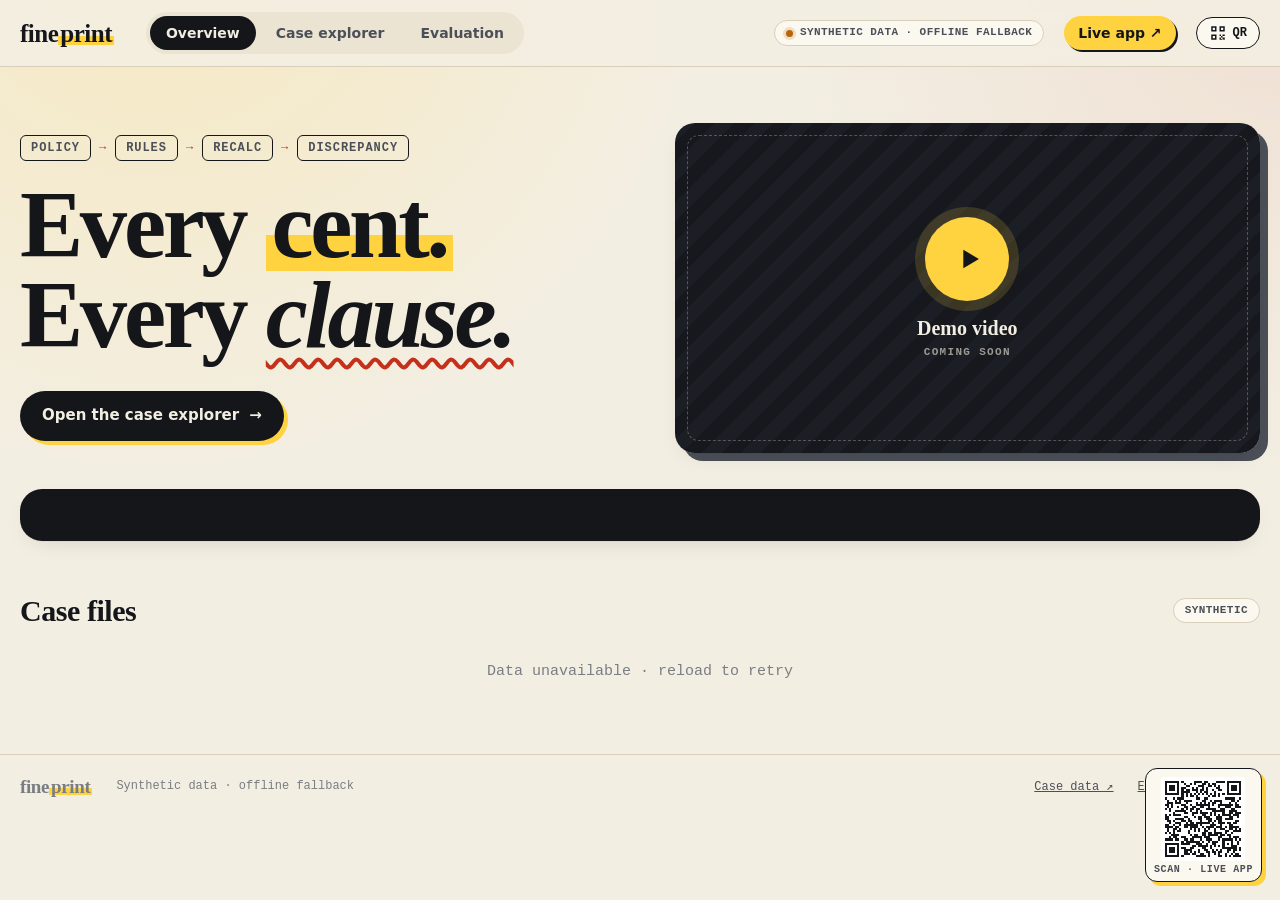
==== commit 466b8e7c: "Add live AWS app link and enlargeable QR code to the showcase site" ====
--- a/site/index.html
+++ b/site/index.html
@@ -17,6 +17,8 @@
     <a class="wordmark" href="#overview" aria-label="Fineprint home">fine<span>print</span></a>
     <nav aria-label="Main"><a href="#overview">Overview</a><a href="#explorer">Case explorer</a><a href="#evaluation">Evaluation</a></nav>
     <span class="badge synth"><i aria-hidden="true"></i>Synthetic data · offline fallback</span>
+<a class="live-link" href="https://fi-9a2f7a7357674be89e7cf09a86c2c5a7.ecs.us-east-1.on.aws" target="_blank" rel="noopener">Live app <span aria-hidden="true">↗</span></a>
+    <button class="qr-btn" type="button" data-qr-open aria-haspopup="dialog" aria-label="Show QR code for the live app"><svg viewBox="0 0 24 24" aria-hidden="true"><path d="M3 3h7v7H3zm2 2v3h3V5zm9-2h7v7h-7zm2 2v3h3V5zM3 14h7v7H3zm2 2v3h3v-3zm9-2h2v2h-2zm2 2h2v2h-2zm2-2h3v2h-3zm-4 4h2v3h-2zm4 0h3v3h-2v-1h-1zm-2 2h2v1h-2z"/></svg>QR</button>
   </header>
   <main id="main" tabindex="-1">
     <section id="overview" class="screen" aria-label="Overview">
@@ -43,5 +45,14 @@
     <noscript>Enable JavaScript to explore the synthetic cases.</noscript>
   </main>
   <footer><span class="wordmark small">fine<span>print</span></span><span>Synthetic data · offline fallback</span><a href="data.json">Case data ↗</a><a href="evaluation.json">Evaluation data ↗</a></footer>
+  <button class="qr-float" type="button" data-qr-open aria-haspopup="dialog" aria-label="Scan to open the live app — click to enlarge"><img src="qr-live.svg" alt="" width="84" height="84"><span>Scan · live app</span></button>
+  <dialog id="qr-dialog" class="qr-dialog" aria-labelledby="qr-title">
+    <form method="dialog"><button class="qr-close" aria-label="Close">×</button></form>
+    <h2 id="qr-title">Try Fineprint live</h2>
+    <img src="qr-live.svg" alt="QR code linking to the live Fineprint app on AWS" width="320" height="320">
+    <a class="button" href="https://fi-9a2f7a7357674be89e7cf09a86c2c5a7.ecs.us-east-1.on.aws" target="_blank" rel="noopener">Open live app <span aria-hidden="true">↗</span></a>
+    <p class="qr-url mono">fi-9a2f7a7357674be89e7cf09a86c2c5a7.ecs.us-east-1.on.aws</p>
+  </dialog>
+  <script>(()=>{const d=document.getElementById('qr-dialog');document.querySelectorAll('[data-qr-open]').forEach(b=>b.addEventListener('click',()=>d.showModal()));d.addEventListener('click',e=>{if(e.target===d)d.close()});})();</script>
 </body>
 </html>
--- a/site/style.css
+++ b/site/style.css
@@ -216,6 +216,11 @@
 .blocked-note{margin-top:22px}
 
 /* evaluation */
+.provider-comparison{margin-bottom:22px}
+.provider-comparison .tbl thead th{min-width:190px}
+.provider-comparison .tbl thead th span{font-weight:700;color:var(--ink)}
+.provider-comparison .tbl small,.provider-comparison time{color:var(--ink-3);font-weight:400}
+.fallback-detail{font:700 12px var(--mono);letter-spacing:.1em;text-transform:uppercase;margin-bottom:14px}
 .eval-head{display:flex;justify-content:space-between;align-items:center;gap:16px;flex-wrap:wrap;margin-bottom:22px}
 .eval-head h2{font-size:clamp(28px,4vw,46px);letter-spacing:-.025em}
 .seg{display:inline-flex;padding:4px;background:var(--paper-2);border-radius:99px;border:0;margin:0}
@@ -311,3 +316,22 @@
   *,*::before,*::after{animation:none!important;transition:none!important;scroll-behavior:auto!important}
   .hl{background-size:100% 100%}
 }
+
+/* live app + QR */
+.live-link{font-weight:700;font-size:14px;text-decoration:none;padding:7px 14px;border-radius:999px;background:var(--hl);box-shadow:2px 2px 0 var(--ink)}
+.live-link:hover{transform:translate(-1px,-1px);box-shadow:3px 3px 0 var(--ink)}
+.qr-btn{display:inline-flex;align-items:center;gap:6px;padding:6px 12px;border:1px solid var(--ink);border-radius:999px;background:var(--card);font:700 12px/1 var(--mono);cursor:pointer}
+.qr-btn svg{width:18px;height:18px;fill:var(--ink)}
+.qr-btn:hover{background:var(--ink);color:var(--paper)}.qr-btn:hover svg{fill:var(--paper)}
+.qr-float{position:fixed;right:18px;bottom:18px;z-index:30;display:flex;flex-direction:column;align-items:center;gap:4px;padding:8px 8px 6px;background:var(--card);border:1px solid var(--ink);border-radius:12px;box-shadow:4px 4px 0 var(--hl);cursor:zoom-in;transition:transform .2s}
+.qr-float:hover{transform:translate(-2px,-2px) scale(1.04)}
+.qr-float img{display:block;width:84px;height:84px}
+.qr-float span{font:700 10px/1 var(--mono);letter-spacing:.06em;text-transform:uppercase;color:var(--ink-2)}
+.qr-dialog{border:1px solid var(--ink);border-radius:20px;padding:28px 32px 22px;background:var(--card);color:var(--ink);text-align:center;box-shadow:8px 8px 0 var(--hl);max-width:min(92vw,440px)}
+.qr-dialog::backdrop{background:rgba(20,22,26,.55);backdrop-filter:blur(3px)}
+.qr-dialog h2{margin:0 0 16px;font:700 28px/1.1 var(--serif)}
+.qr-dialog img{display:block;width:min(320px,76vw);height:auto;margin:0 auto;border-radius:8px}
+.qr-dialog .button{margin-top:18px}
+.qr-url{margin:14px 0 0;font-size:11px;color:var(--ink-3);word-break:break-all}
+.qr-close{position:absolute;top:10px;right:14px;border:0;background:none;font-size:28px;line-height:1;cursor:pointer;color:var(--ink-2)}
+@media (max-width:720px){.qr-float{display:none}.live-link{display:none}}
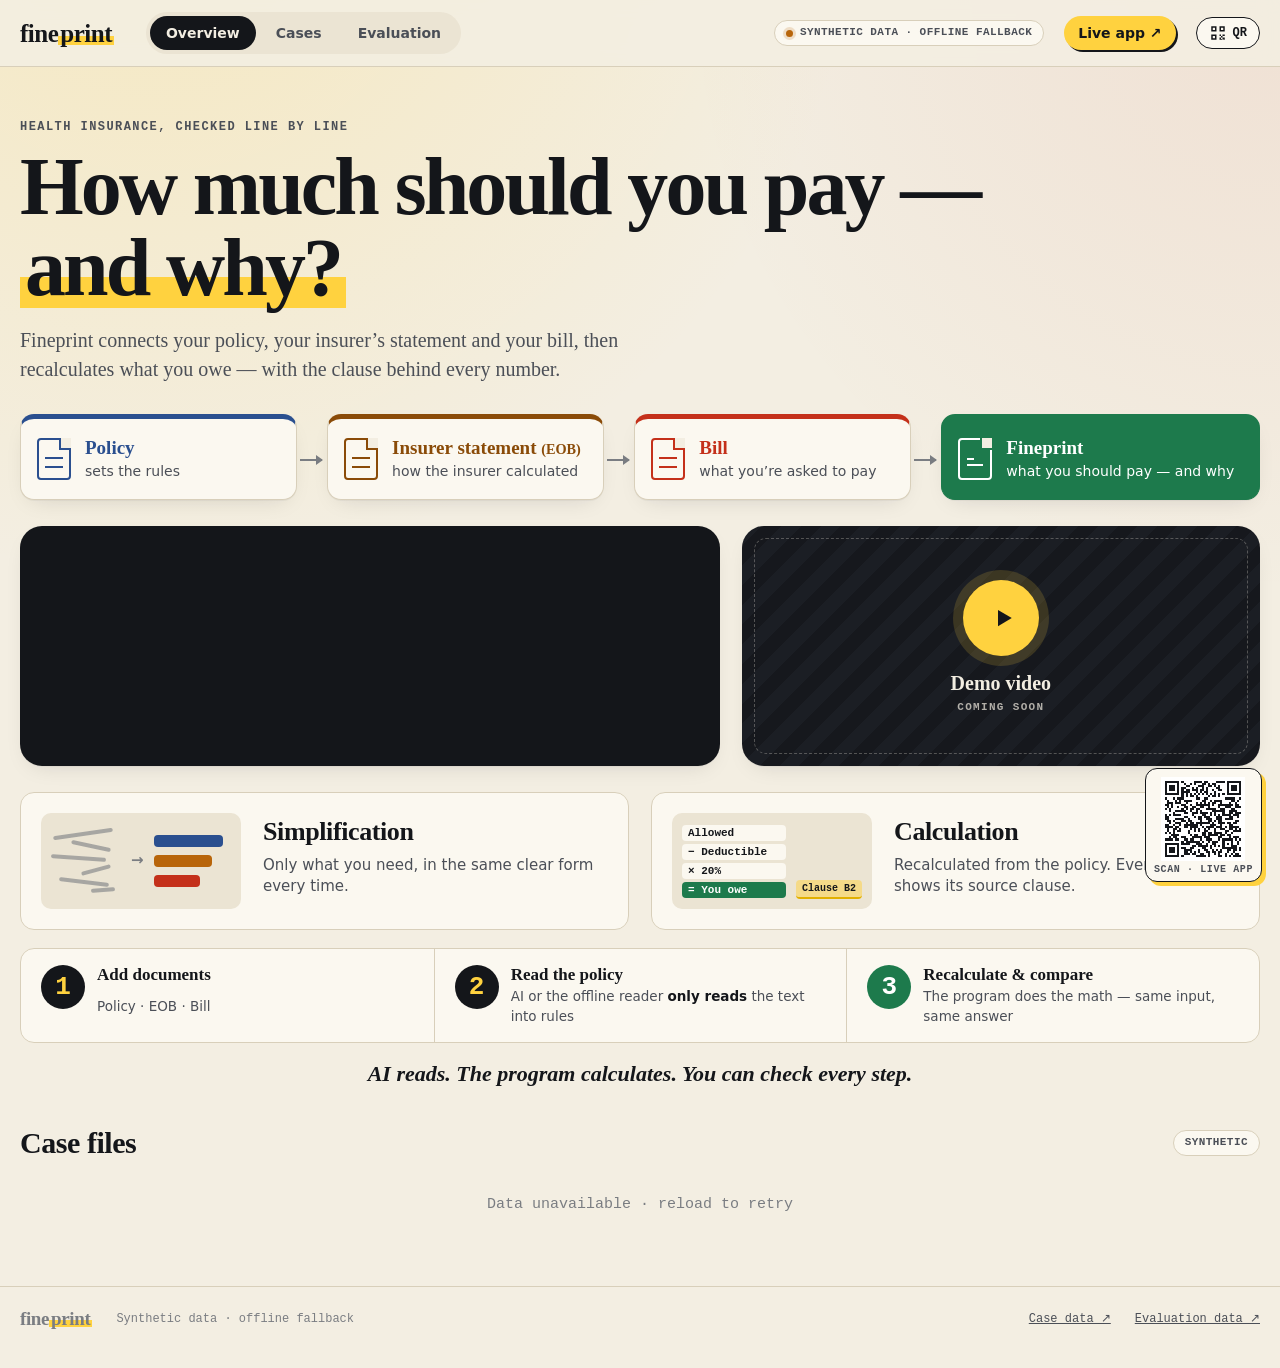
==== commit c0d14b4d: "Showcase: story-first overview with Policy → EOB → Bill chain Co-Authored-By: Claude Opus 5.5 <norep" ====
--- a/site/index.html
+++ b/site/index.html
@@ -4,8 +4,8 @@
   <meta charset="utf-8">
   <meta name="viewport" content="width=device-width, initial-scale=1">
   <meta name="theme-color" content="#f3eee2">
-  <meta name="description" content="Fineprint — synthetic policy, claim and bill reconciliation demo.">
-  <title>Fineprint · Every cent. Every clause.</title>
+  <meta name="description" content="Fineprint — how much should you pay, and why? Policy → insurer statement (EOB) → bill, recalculated with clause sources. Synthetic demo.">
+  <title>Fineprint · How much should you pay — and why?</title>
   <link rel="icon" href="data:image/svg+xml,%3Csvg xmlns='http://www.w3.org/2000/svg' viewBox='0 0 32 32'%3E%3Crect width='32' height='32' rx='7' fill='%2314161a'/%3E%3Crect x='6' y='19' width='20' height='6' fill='%23ffd23f'/%3E%3Ctext x='16' y='21' font-family='Georgia,serif' font-size='21' font-weight='700' fill='%23f3eee2' text-anchor='middle'%3Ef%3C/text%3E%3C/svg%3E">
   <link rel="preload" href="data.json" as="fetch" crossorigin>
   <link rel="stylesheet" href="style.css">
@@ -15,7 +15,7 @@
   <a class="skip" href="#main">Skip to content</a>
   <header class="topbar">
     <a class="wordmark" href="#overview" aria-label="Fineprint home">fine<span>print</span></a>
-    <nav aria-label="Main"><a href="#overview">Overview</a><a href="#explorer">Case explorer</a><a href="#evaluation">Evaluation</a></nav>
+    <nav aria-label="Main"><a href="#overview">Overview</a><a href="#explorer">Cases</a><a href="#evaluation">Evaluation</a></nav>
     <span class="badge synth"><i aria-hidden="true"></i>Synthetic data · offline fallback</span>
 <a class="live-link" href="https://fi-9a2f7a7357674be89e7cf09a86c2c5a7.ecs.us-east-1.on.aws" target="_blank" rel="noopener">Live app <span aria-hidden="true">↗</span></a>
     <button class="qr-btn" type="button" data-qr-open aria-haspopup="dialog" aria-label="Show QR code for the live app"><svg viewBox="0 0 24 24" aria-hidden="true"><path d="M3 3h7v7H3zm2 2v3h3V5zm9-2h7v7h-7zm2 2v3h3V5zM3 14h7v7H3zm2 2v3h3v-3zm9-2h2v2h-2zm2 2h2v2h-2zm2-2h3v2h-3zm-4 4h2v3h-2zm4 0h3v3h-2v-1h-1zm-2 2h2v1h-2z"/></svg>QR</button>
@@ -23,19 +23,40 @@
   <main id="main" tabindex="-1">
     <section id="overview" class="screen" aria-label="Overview">
       <div class="hero">
-        <div class="hero-copy">
-          <p class="flow" aria-label="Policy to rules to recalculation to discrepancy"><span>Policy</span><b aria-hidden="true">→</b><span>Rules</span><b aria-hidden="true">→</b><span>Recalc</span><b aria-hidden="true">→</b><span>Discrepancy</span></p>
-          <h1><span class="l1">Every <em class="hl">cent.</em></span><span class="l2">Every <em class="ul">clause.</em></span></h1>
-          <a class="button" href="#explorer">Open the case explorer <span aria-hidden="true">→</span></a>
-        </div>
+        <p class="kicker">Health insurance, checked line by line</p>
+        <h1>How much should you pay&nbsp;&mdash; <span class="hl">and why?</span></h1>
+        <p class="lede">Fineprint connects your policy, your insurer&rsquo;s statement and your bill, then recalculates what you owe &mdash; with the clause behind every number.</p>
+      </div>
+      <ol class="chain" aria-label="Policy, then insurer statement, then bill, feed into the Fineprint recalculation">
+        <li class="doc policy"><span class="doc-ico" aria-hidden="true"></span><b>Policy</b><span>sets the rules</span></li>
+        <li class="doc eob"><span class="doc-ico" aria-hidden="true"></span><b>Insurer statement <small>(EOB)</small></b><span>how the insurer calculated</span></li>
+        <li class="doc bill"><span class="doc-ico" aria-hidden="true"></span><b>Bill</b><span>what you&rsquo;re asked to pay</span></li>
+        <li class="doc fp"><span class="doc-ico" aria-hidden="true"></span><b>Fineprint</b><span>what you should pay &mdash; and why</span></li>
+      </ol>
+      <div class="proof-row">
+        <div id="proof" class="proof" aria-live="polite"></div>
         <div class="video-slot" role="img" aria-label="Demo video placeholder — coming soon">
           <span class="play" aria-hidden="true"><svg viewBox="0 0 24 24"><path d="M8 5.5v13l11-6.5z"/></svg></span>
           <span class="vlabel">Demo video</span>
           <span class="vsoon">Coming soon</span>
         </div>
       </div>
-      <div id="proof" class="proof" aria-live="polite"></div>
-      <div id="headlines" class="stats"></div>
+      <div class="pillars">
+        <article class="pillar simp">
+          <div class="pv" aria-hidden="true"><div class="mess"><i></i><i></i><i></i><i></i><i></i><i></i></div><b>→</b><div class="clean"><i class="p"></i><i class="e"></i><i class="b"></i></div></div>
+          <h2>Simplification</h2><p>Only what you need, in the same clear form every time.</p>
+        </article>
+        <article class="pillar calc">
+          <div class="pv" aria-hidden="true"><div class="mtrace"><span>Allowed</span><span>− Deductible</span><span>× 20%</span><span class="eq">= You owe</span></div><mark class="mchip">Clause B2</mark></div>
+          <h2>Calculation</h2><p>Recalculated from the policy. Every number shows its source clause.</p>
+        </article>
+      </div>
+      <ol class="process" aria-label="Fixed three-step process">
+        <li><em>1</em><b>Add documents</b><span>Policy · EOB · Bill</span></li>
+        <li><em>2</em><b>Read the policy</b><span>AI or the offline reader <strong>only reads</strong> the text into rules</span></li>
+        <li><em>3</em><b>Recalculate &amp; compare</b><span>The program does the math &mdash; same input, same answer</span></li>
+      </ol>
+      <p class="tagline">AI reads. The program calculates. You can check every step.</p>
       <div class="section-heading"><h2>Case files</h2><span class="badge">Synthetic</span></div>
       <div id="case-list" class="case-list"></div>
     </section>
--- a/site/style.css
+++ b/site/style.css
@@ -2,7 +2,7 @@
 :root{
   --paper:#f3eee2; --paper-2:#ebe4d3; --card:#fbf8f0; --ink:#14161a; --ink-2:#4b4f57; --ink-3:#7a7d82;
   --line:#d8cfba; --hl:#ffd23f; --hl-soft:rgba(255,210,63,.5); --red:#c4301a; --red-soft:rgba(196,48,26,.1);
-  --green:#1d7a4c; --green-soft:rgba(29,122,76,.1); --amber:#b8650a; --blue:#2a4f8f;
+  --green:#1d7a4c; --green-soft:rgba(29,122,76,.1); --amber:#b8650a; --amber-t:#8a4b08; --blue:#2a4f8f;
   --serif:"Iowan Old Style","Palatino Linotype",Palatino,"Book Antiqua",Georgia,"Times New Roman",serif;
   --sans:ui-sans-serif,system-ui,-apple-system,"Segoe UI",Roboto,"Helvetica Neue",Arial,sans-serif;
   --mono:ui-monospace,"SF Mono","Cascadia Code",Menlo,Consolas,"Liberation Mono",monospace;
@@ -42,55 +42,93 @@
 #status[hidden]{display:none}
 
 /* hero */
-.hero{display:grid;grid-template-columns:1.05fr 1fr;gap:40px;align-items:center;padding:28px 0 36px}
-.flow{display:flex;flex-wrap:wrap;gap:8px;align-items:center;margin:0 0 20px;font:600 12px/1 var(--mono);letter-spacing:.08em;text-transform:uppercase;color:var(--ink-2)}
-.flow span{padding:6px 10px;border:1px solid var(--ink);border-radius:6px}
-.flow b{color:var(--red)}
-h1{margin:0;font:700 clamp(46px,7.4vw,102px)/.95 var(--serif);letter-spacing:-.035em}
-h1 .l1,h1 .l2{display:block}
-.hl{font-style:normal;background:linear-gradient(transparent 60%,var(--hl) 60% 94%,transparent 94%);padding:0 .06em;background-size:0 100%;background-repeat:no-repeat;animation:swipe .9s .35s cubic-bezier(.6,0,.2,1) forwards}
+.hero{padding:26px 0 22px;max-width:980px}
+.kicker{margin:0 0 14px;font:600 12px/1 var(--mono);letter-spacing:.12em;text-transform:uppercase;color:var(--ink-2)}
+h1{margin:0;font:700 clamp(40px,6.4vw,88px)/.98 var(--serif);letter-spacing:-.035em}
+.hl{background:linear-gradient(transparent 60%,var(--hl) 60% 94%,transparent 94%);padding:0 .06em;background-size:0 100%;background-repeat:no-repeat;animation:swipe .9s .35s cubic-bezier(.6,0,.2,1) forwards;box-decoration-break:clone;-webkit-box-decoration-break:clone}
 @keyframes swipe{to{background-size:100% 100%}}
-.ul{font-style:italic;text-decoration:underline wavy var(--red);text-decoration-thickness:.045em;text-underline-offset:.12em;text-decoration-skip-ink:none}
+.lede{margin:18px 0 0;max-width:640px;font:400 clamp(17px,1.6vw,20px)/1.45 var(--serif);color:var(--ink-2)}
 .button{display:inline-flex;align-items:center;gap:10px;margin-top:30px;padding:14px 22px;border-radius:999px;background:var(--ink);color:var(--paper);font-weight:700;text-decoration:none;transition:transform .2s,box-shadow .2s;box-shadow:4px 4px 0 var(--hl)}
 .button:hover{transform:translate(-2px,-2px);box-shadow:6px 6px 0 var(--hl)}
-.video-slot{position:relative;aspect-ratio:16/9;border-radius:20px;background:repeating-linear-gradient(135deg,#1b1e24 0 14px,#16181d 14px 28px);color:var(--paper);display:grid;place-items:center;align-content:center;gap:6px;overflow:hidden;box-shadow:var(--shadow),8px 8px 0 var(--ink-2)}
+
+/* chain: Policy -> EOB -> Bill -> Fineprint */
+.chain{list-style:none;margin:8px 0 26px;padding:0;display:grid;grid-template-columns:repeat(3,1fr) 1.15fr;gap:30px}
+.doc{--c:var(--ink);position:relative;display:grid;grid-template-columns:auto 1fr;grid-template-rows:auto auto;gap:2px 14px;align-items:center;padding:18px 18px 18px 16px;background:var(--card);border:1px solid var(--line);border-top:5px solid var(--c);border-radius:var(--r);box-shadow:var(--shadow)}
+.doc b{font:700 19px/1.15 var(--serif);color:var(--c)}
+.doc b small{font-size:.75em;font-weight:600}
+.doc>span:last-child{font-size:14px;color:var(--ink-2);grid-column:2}
+.doc-ico{grid-row:span 2;width:34px;height:42px;border-radius:4px;border:2px solid var(--c);background:repeating-linear-gradient(transparent 0 7px,var(--c) 7px 9px) 6px 10px/18px 24px no-repeat,var(--card);position:relative}
+.doc-ico::after{content:"";position:absolute;right:-2px;top:-2px;width:10px;height:10px;background:var(--paper);border-left:2px solid var(--c);border-bottom:2px solid var(--c)}
+.doc:not(:last-child)::after{content:"";position:absolute;right:-26px;top:50%;width:22px;height:2px;background:var(--ink-3)}
+.doc:not(:last-child)::before{content:"";position:absolute;right:-27px;top:calc(50% - 4px);border:5px solid transparent;border-left:7px solid var(--ink-3);border-right:0}
+.doc.policy{--c:var(--blue)}.doc.eob{--c:var(--amber-t)}.doc.bill{--c:var(--red)}
+.doc.fp{--c:var(--green);background:var(--green);border-color:var(--green)}
+.doc.fp b,.doc.fp>span:last-child{color:#fff}
+.doc.fp .doc-ico{border-color:#fff;background:linear-gradient(#fff,#fff) 7px 18px/7px 2px no-repeat,linear-gradient(#fff,#fff) 7px 24px/16px 2px no-repeat,var(--green)}
+.doc.fp .doc-ico::after{background:var(--paper)}
+
+/* proof */
+.proof-row{display:grid;grid-template-columns:minmax(0,1.35fr) minmax(0,1fr);gap:22px;align-items:stretch}
+.proof{background:var(--ink);color:var(--paper);border-radius:22px;padding:24px clamp(18px,2.6vw,32px);display:grid;gap:18px;box-shadow:var(--shadow);align-content:start}
+.proof-head{display:flex;flex-wrap:wrap;gap:8px 14px;align-items:center}
+.proof-head h2{font-size:clamp(20px,2.2vw,26px)}
+.proof .badge{background:transparent;color:rgba(243,238,226,.75);border-color:rgba(243,238,226,.3)}
+.pbars{display:grid;gap:12px}
+.pbar{display:grid;grid-template-columns:150px 1fr 110px;gap:14px;align-items:center}
+.pl{font-size:14px;color:rgba(243,238,226,.75)}
+.pl b{color:var(--paper)}
+.pbar .track{height:20px;border-radius:6px;background:rgba(243,238,226,.1)}.pbar .fill{border-radius:6px}
+.pbar strong{font:700 24px var(--mono);text-align:right;letter-spacing:-.02em}
+.pbar.bill strong{color:#ff8a73}.pbar.eob strong{color:#f4b25d}.pbar.fp strong{color:#6fd69f}
+.fill.bill{background:var(--red)}.fill.eob{background:var(--amber)}.fill.fp{background:var(--green)}
+.proof .fill.fp{background:#3fae74}
+.proof-foot{display:flex;flex-wrap:wrap;gap:14px 24px;align-items:center;padding-top:16px;border-top:1px solid rgba(243,238,226,.18)}
+.pdelta{display:grid;gap:2px}
+.pdelta small,.pclause small{font:600 11px var(--mono);letter-spacing:.1em;text-transform:uppercase;color:rgba(243,238,226,.6)}
+.pdelta strong{font:700 clamp(28px,3vw,40px)/1 var(--mono);color:#fff;background:var(--red);padding:4px 12px;border-radius:10px;letter-spacing:-.03em}
+.pclause{flex:1;min-width:220px;display:grid;grid-template-columns:auto 1fr;gap:4px 10px;align-items:center}
+.pclause small{grid-column:1/-1}
+.pclause span{font:italic 14px/1.35 var(--serif);color:rgba(243,238,226,.85)}
+.plink{justify-self:start;font:600 12px var(--mono);letter-spacing:.08em;text-transform:uppercase;color:var(--hl);text-decoration:none}
+.plink:hover{text-decoration:underline}
+.video-slot{position:relative;min-height:240px;border-radius:22px;background:repeating-linear-gradient(135deg,#1b1e24 0 14px,#16181d 14px 28px);color:var(--paper);display:grid;place-items:center;align-content:center;gap:6px;overflow:hidden;box-shadow:var(--shadow)}
 .video-slot::before{content:"";position:absolute;inset:12px;border:1px dashed rgba(243,238,226,.28);border-radius:12px}
-.play{width:84px;height:84px;border-radius:50%;background:var(--hl);display:grid;place-items:center;box-shadow:0 0 0 10px rgba(255,210,63,.16);animation:pulse 2.8s ease-in-out infinite}
-.play svg{width:34px;height:34px;fill:var(--ink);margin-left:4px}
+.play{width:76px;height:76px;border-radius:50%;background:var(--hl);display:grid;place-items:center;box-shadow:0 0 0 10px rgba(255,210,63,.16);animation:pulse 2.8s ease-in-out infinite}
+.play svg{width:30px;height:30px;fill:var(--ink);margin-left:4px}
 @keyframes pulse{50%{box-shadow:0 0 0 18px rgba(255,210,63,.06)}}
 .vlabel{margin-top:10px;font:700 20px var(--serif)}
-.vsoon{font:600 11px var(--mono);letter-spacing:.12em;text-transform:uppercase;color:rgba(243,238,226,.6)}
-
-/* proof band */
-.proof{background:var(--ink);color:var(--paper);border-radius:22px;padding:26px clamp(18px,3vw,38px);display:grid;gap:26px;box-shadow:var(--shadow)}
-.proof-top{display:grid;grid-template-columns:auto 1fr;gap:14px 40px;align-items:end}
-.proof-title{font:700 clamp(18px,2vw,24px) var(--serif);grid-column:1/-1;display:flex;flex-wrap:wrap;gap:10px;align-items:center}
-.proof-title a{font:600 12px var(--mono);letter-spacing:.06em;text-transform:uppercase;color:var(--hl);text-decoration:none;margin-left:auto}
-.proof-eq{display:flex;flex-wrap:wrap;align-items:flex-end;gap:10px 28px}
-.big{display:grid;gap:2px}
-.big small{font:600 11px var(--mono);letter-spacing:.1em;text-transform:uppercase;color:rgba(243,238,226,.6)}
-.big strong{font:700 clamp(32px,4.4vw,58px)/1 var(--mono);font-variant-numeric:tabular-nums;letter-spacing:-.03em}
-.big.eob strong{color:#ff8a73;text-decoration:line-through;text-decoration-thickness:3px}
-.big.fp strong{color:var(--hl)}
-.big.delta strong{background:var(--red);color:#fff;padding:2px 12px;border-radius:10px;text-decoration:none}
-.proof-eq .op{font:700 34px var(--mono);color:rgba(243,238,226,.4);align-self:center;padding-top:16px}
-.pipe{display:grid;grid-template-columns:repeat(4,1fr);gap:0;position:relative;counter-reset:s}
-.pipe li{list-style:none;position:relative;padding:16px 16px 0 0}
-.pipe{margin:0;padding:0}
-.pipe li::before{content:"";position:absolute;left:0;top:0;right:0;border-top:2px solid rgba(243,238,226,.25)}
-.pipe li::after{content:"";position:absolute;left:0;top:-6px;width:10px;height:10px;border-radius:50%;background:var(--hl)}
-.pipe li:last-child::after{background:#ff8a73}
-.pipe strong{display:block;font:700 40px/1 var(--mono);letter-spacing:-.03em}
-.pipe span{font:600 11px var(--mono);letter-spacing:.1em;text-transform:uppercase;color:rgba(243,238,226,.6)}
-
-/* stats */
-.stats{display:grid;grid-template-columns:repeat(auto-fit,minmax(170px,1fr));gap:12px;margin:18px 0 8px}
-.stat{background:var(--card);border:1px solid var(--line);border-radius:var(--r);padding:16px 18px;display:grid;gap:4px;position:relative;overflow:hidden}
-.stat::before{content:"";position:absolute;left:0;top:0;bottom:0;width:4px;background:var(--hl)}
-.stat.red::before{background:var(--red)}.stat.green::before{background:var(--green)}.stat.ink::before{background:var(--ink)}
-.stat strong{font:700 38px/1.05 var(--mono);letter-spacing:-.03em;font-variant-numeric:tabular-nums}
-.stat span{font:600 11px var(--mono);letter-spacing:.08em;text-transform:uppercase;color:var(--ink-2)}
-.section-heading{display:flex;align-items:center;justify-content:space-between;gap:14px;margin:30px 0 14px;flex-wrap:wrap}
+.vsoon{font:600 11px var(--mono);letter-spacing:.12em;text-transform:uppercase;color:rgba(243,238,226,.7)}
+
+/* pillars + process */
+.pillars{display:grid;grid-template-columns:1fr 1fr;gap:22px;margin:26px 0 18px}
+.pillar{display:grid;grid-template-columns:200px 1fr;grid-template-rows:auto 1fr;gap:4px 22px;align-items:start;background:var(--card);border:1px solid var(--line);border-radius:var(--r);padding:20px}
+.pillar h2{font-size:26px;align-self:end}
+.pillar p{margin:0;color:var(--ink-2);font-size:15px}
+.pv{grid-row:span 2;display:flex;align-items:center;gap:10px;height:100%;min-height:96px;padding:10px;border-radius:10px;background:var(--paper-2)}
+.pv>b{color:var(--ink-3)}
+.mess{position:relative;width:70px;height:70px}
+.mess i{position:absolute;height:4px;border-radius:2px;background:var(--ink-3);opacity:.6}
+.mess i:nth-child(1){width:60px;top:6px;left:2px;transform:rotate(-8deg)}.mess i:nth-child(2){width:40px;top:18px;left:20px;transform:rotate(12deg)}
+.mess i:nth-child(3){width:55px;top:30px;left:0;transform:rotate(4deg)}.mess i:nth-child(4){width:30px;top:42px;left:30px;transform:rotate(-15deg)}
+.mess i:nth-child(5){width:50px;top:54px;left:8px;transform:rotate(7deg)}.mess i:nth-child(6){width:24px;top:62px;left:40px;transform:rotate(-4deg)}
+.clean{display:grid;gap:8px;flex:1}
+.clean i{display:block;height:12px;border-radius:4px}
+.clean .p{background:var(--blue);width:90%}.clean .e{background:var(--amber);width:75%}.clean .b{background:var(--red);width:60%}
+.mtrace{display:grid;gap:3px;font:600 11px var(--mono);flex:1}
+.mtrace span{padding:2px 6px;border-radius:4px;background:var(--card)}
+.mtrace .eq{background:var(--green);color:#fff}
+.mchip{font:700 10px var(--mono);padding:3px 6px;border-radius:4px;white-space:nowrap;align-self:flex-end;cursor:default}
+.mchip::after{content:none}
+.process{list-style:none;margin:0;padding:0;display:grid;grid-template-columns:repeat(3,1fr);gap:0;border:1px solid var(--line);border-radius:var(--r);background:var(--card);overflow:hidden}
+.process li{display:grid;grid-template-columns:auto 1fr;gap:2px 12px;padding:16px 20px;border-left:1px solid var(--line)}
+.process li:first-child{border-left:0}
+.process em{grid-row:span 2;font:700 26px/1 var(--mono);font-style:normal;width:44px;height:44px;border-radius:50%;display:grid;place-items:center;background:var(--ink);color:var(--hl)}
+.process li:nth-child(3) em{background:var(--green);color:#fff}
+.process b{font:700 17px var(--serif)}
+.process span{font-size:13.5px;color:var(--ink-2)}
+.process strong{color:var(--ink)}
+.tagline{margin:18px 0 0;text-align:center;font:italic 600 clamp(18px,2vw,22px) var(--serif)}
+.section-heading{display:flex;align-items:center;justify-content:space-between;gap:14px;margin:34px 0 14px;flex-wrap:wrap}
 h2,h3{margin:0;font-family:var(--serif);letter-spacing:-.015em}
 h2{font-size:30px}
 h3{font-size:19px}
@@ -100,15 +138,16 @@
 .case-card{display:grid;gap:14px;background:var(--card);border:1px solid var(--line);border-radius:var(--r);padding:16px 18px;text-decoration:none;position:relative;transition:transform .2s,box-shadow .2s,border-color .2s}
 .case-card:hover{transform:translateY(-3px);box-shadow:var(--shadow);border-color:var(--ink)}
 .case-card h3{font-size:18px;line-height:1.2;text-transform:none}
-.card-top{display:flex;justify-content:space-between;gap:8px;align-items:center}
+.card-top{display:flex;flex-wrap:wrap;gap:6px;align-items:center}
+.case-card{min-width:0}
 .cmp{display:grid;gap:7px}
-.cmp-row{display:grid;grid-template-columns:62px 1fr auto;gap:10px;align-items:center;font:12px var(--mono)}
+.cmp-row{display:grid;grid-template-columns:70px 1fr auto;gap:10px;align-items:center;font:12px var(--mono)}
 .cmp-row>span:first-child{color:var(--ink-3);text-transform:uppercase;letter-spacing:.06em;font-size:10.5px;font-weight:600}
 .track{height:10px;background:var(--paper-2);border-radius:99px;overflow:hidden}
 .fill{display:block;height:100%;width:var(--w);border-radius:99px;background:var(--ink);transform-origin:left;animation:grow .8s .15s cubic-bezier(.2,.7,.2,1) both}
-.fill.eob{background:var(--red)}.fill.fp{background:var(--green)}.fill.bill{background:var(--ink-3)}.fill.hel{background:var(--amber)}
+.fill.hel{background:var(--amber)}
 @keyframes grow{from{transform:scaleX(0)}}
-.abstain-box{display:flex;align-items:center;gap:10px;padding:12px;border-radius:10px;font:600 12px var(--mono);letter-spacing:.04em;text-transform:uppercase;color:var(--ink-2);background:repeating-linear-gradient(135deg,var(--paper-2) 0 8px,var(--paper) 8px 16px);border:1px dashed var(--ink-3)}
+.abstain-box{min-width:0;display:flex;align-items:center;gap:10px;padding:12px;border-radius:10px;font:600 12px var(--mono);letter-spacing:.04em;text-transform:uppercase;color:var(--ink-2);background:repeating-linear-gradient(135deg,var(--paper-2) 0 8px,var(--paper) 8px 16px);border:1px dashed var(--ink-3)}
 .chip{display:inline-flex;align-items:center;gap:6px;padding:3px 9px;border-radius:99px;font:600 11px/1.4 var(--mono);letter-spacing:.04em;text-transform:uppercase;border:1px solid var(--line);background:var(--paper);white-space:nowrap}
 .chip.flag{background:var(--red-soft);color:var(--red);border-color:rgba(196,48,26,.35)}
 .chip.ok{background:var(--green-soft);color:var(--green);border-color:rgba(29,122,76,.35)}
@@ -279,7 +318,9 @@
 footer span:nth-child(2){margin-right:auto}
 
 @media (max-width:1020px){
-  .hero{grid-template-columns:1fr;gap:28px}
+  .chain{grid-template-columns:1fr 1fr;gap:22px}
+  .doc:nth-child(2)::after,.doc:nth-child(2)::before{display:none}
+  .proof-row,.pillars{grid-template-columns:1fr}
   .split{grid-template-columns:1fr}
   .left{position:static;height:auto;min-height:0}
   .policy-pane .pane-body{max-height:62vh}.rules-pane .pane-body{max-height:46vh}
@@ -295,9 +336,20 @@
   header nav a{flex:1;text-align:center;padding:8px 6px;font-size:13px}
   .badge.synth{margin-left:auto;font-size:10px}
   main{padding-top:18px}
-  .pipe{grid-template-columns:1fr 1fr;row-gap:18px}
-  .proof-top{grid-template-columns:1fr}
-  .stats{grid-template-columns:1fr 1fr}
+  .chain{grid-template-columns:1fr;gap:16px}
+  .doc{padding:12px 14px}
+  .doc:not(:last-child)::after{right:auto;left:32px;top:auto;bottom:-15px;width:2px;height:14px;display:block}
+  .doc:not(:last-child)::before{display:none}
+  .doc:nth-child(2)::after{display:block}
+  .pbar{grid-template-columns:1fr auto;gap:4px 10px}
+  .pbar .track{grid-column:1/-1;order:3;height:14px}
+  .pbar strong{font-size:20px}
+  .pillar{grid-template-columns:1fr}
+  .pv{grid-row:auto}
+  .process{grid-template-columns:1fr}
+  .process li{border-left:0;border-top:1px solid var(--line)}
+  .process li:first-child{border-top:0}
+  .video-slot{min-height:190px}
   .picker{flex-wrap:nowrap;overflow-x:auto;margin-inline:-20px;padding:0 20px 8px;scroll-snap-type:x proximity}
   .picker a{flex:none;scroll-snap-align:start}
   .vbar{grid-template-columns:70px 1fr auto}
@@ -334,4 +386,4 @@
 .qr-dialog .button{margin-top:18px}
 .qr-url{margin:14px 0 0;font-size:11px;color:var(--ink-3);word-break:break-all}
 .qr-close{position:absolute;top:10px;right:14px;border:0;background:none;font-size:28px;line-height:1;cursor:pointer;color:var(--ink-2)}
-@media (max-width:720px){.qr-float{display:none}.live-link{display:none}}
+@media (max-width:720px){.qr-float{display:none}.live-link{margin-left:auto;padding:6px 11px;font-size:13px}.badge.synth{display:none}}
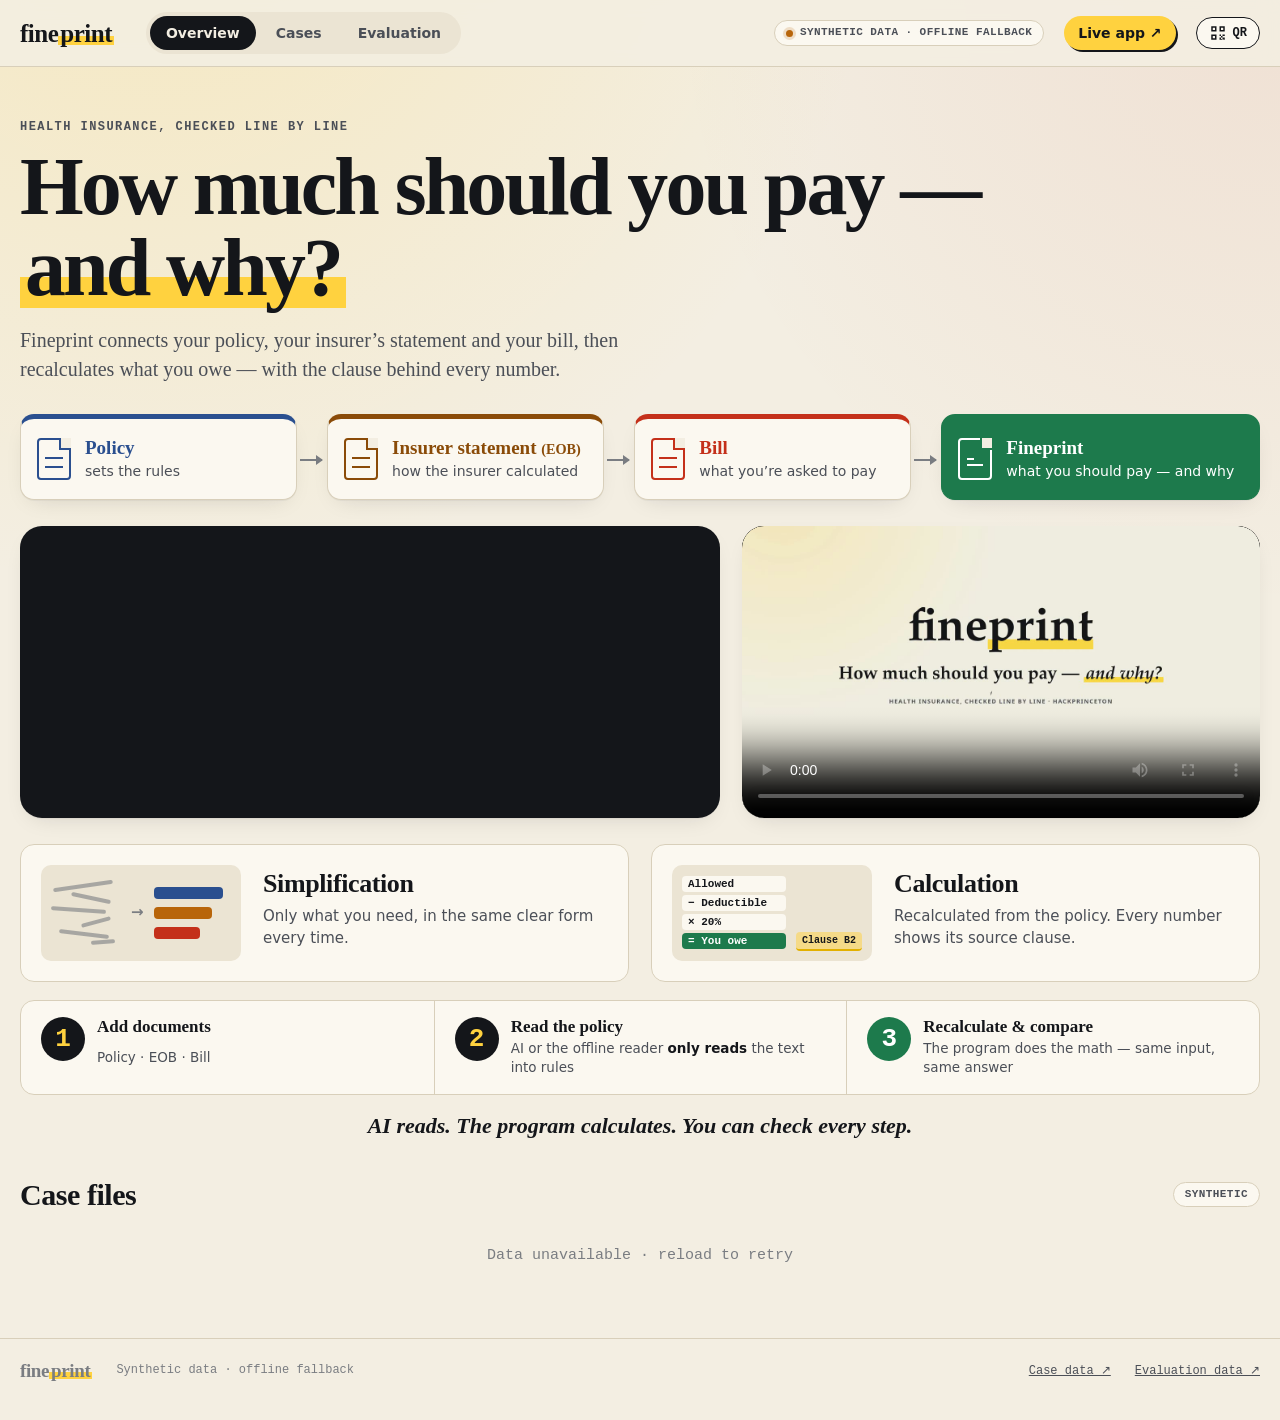
==== commit 9b203db5: "Add demo video to Pages overview" ====
--- a/site/index.html
+++ b/site/index.html
@@ -35,11 +35,7 @@
       </ol>
       <div class="proof-row">
         <div id="proof" class="proof" aria-live="polite"></div>
-        <div class="video-slot" role="img" aria-label="Demo video placeholder — coming soon">
-          <span class="play" aria-hidden="true"><svg viewBox="0 0 24 24"><path d="M8 5.5v13l11-6.5z"/></svg></span>
-          <span class="vlabel">Demo video</span>
-          <span class="vsoon">Coming soon</span>
-        </div>
+        <div class="video-slot has-video"><video controls playsinline preload="metadata" poster="fineprint-demo-poster.jpg" aria-label="Fineprint demo video"><source src="fineprint-demo.mp4" type="video/mp4"></video></div>
       </div>
       <div class="pillars">
         <article class="pillar simp">
--- a/site/style.css
+++ b/site/style.css
@@ -139,7 +139,7 @@
 .case-card:hover{transform:translateY(-3px);box-shadow:var(--shadow);border-color:var(--ink)}
 .case-card h3{font-size:18px;line-height:1.2;text-transform:none}
 .card-top{display:flex;flex-wrap:wrap;gap:6px;align-items:center}
-.case-card{min-width:0}
+.case-card{min-width:0;grid-template-columns:minmax(0,1fr)}
 .cmp{display:grid;gap:7px}
 .cmp-row{display:grid;grid-template-columns:70px 1fr auto;gap:10px;align-items:center;font:12px var(--mono)}
 .cmp-row>span:first-child{color:var(--ink-3);text-transform:uppercase;letter-spacing:.06em;font-size:10.5px;font-weight:600}
@@ -147,7 +147,7 @@
 .fill{display:block;height:100%;width:var(--w);border-radius:99px;background:var(--ink);transform-origin:left;animation:grow .8s .15s cubic-bezier(.2,.7,.2,1) both}
 .fill.hel{background:var(--amber)}
 @keyframes grow{from{transform:scaleX(0)}}
-.abstain-box{min-width:0;display:flex;align-items:center;gap:10px;padding:12px;border-radius:10px;font:600 12px var(--mono);letter-spacing:.04em;text-transform:uppercase;color:var(--ink-2);background:repeating-linear-gradient(135deg,var(--paper-2) 0 8px,var(--paper) 8px 16px);border:1px dashed var(--ink-3)}
+.abstain-box{min-width:0;display:grid;grid-template-columns:auto minmax(0,1fr);align-items:center;gap:10px;padding:12px;border-radius:10px;font:600 12px/1.4 var(--mono);letter-spacing:.04em;text-transform:uppercase;color:var(--ink-2);background:repeating-linear-gradient(135deg,var(--paper-2) 0 8px,var(--paper) 8px 16px);border:1px dashed var(--ink-3)}
 .chip{display:inline-flex;align-items:center;gap:6px;padding:3px 9px;border-radius:99px;font:600 11px/1.4 var(--mono);letter-spacing:.04em;text-transform:uppercase;border:1px solid var(--line);background:var(--paper);white-space:nowrap}
 .chip.flag{background:var(--red-soft);color:var(--red);border-color:rgba(196,48,26,.35)}
 .chip.ok{background:var(--green-soft);color:var(--green);border-color:rgba(29,122,76,.35)}
@@ -167,16 +167,23 @@
 .case-head{display:flex;justify-content:space-between;align-items:flex-end;gap:16px;flex-wrap:wrap;margin-bottom:16px}
 .case-head h2{font-size:clamp(28px,4vw,46px);line-height:1.05;letter-spacing:-.025em}
 .tags{display:flex;gap:8px;flex-wrap:wrap}
-.verdict{display:grid;grid-template-columns:1fr auto;gap:20px 36px;align-items:center;background:var(--card);border:1px solid var(--line);border-radius:20px;padding:22px clamp(16px,2.4vw,30px);box-shadow:var(--shadow);margin-bottom:22px}
+.verdict{display:grid;grid-template-columns:minmax(200px,auto) minmax(0,1fr) auto;gap:20px 32px;align-items:center;background:var(--card);border:1px solid var(--line);border-radius:20px;padding:22px clamp(16px,2.4vw,30px);box-shadow:var(--shadow);margin-bottom:22px}
+.vq{display:grid;gap:4px}
+.vq small{font:600 11px var(--mono);letter-spacing:.08em;text-transform:uppercase;color:var(--ink-2)}
+.vq strong{font:700 clamp(34px,4vw,52px)/1 var(--mono);letter-spacing:-.03em;color:var(--green)}
+.vq strong.cond{color:var(--amber-t);font-size:clamp(26px,3vw,36px)}
+.vq span{font-size:13px;color:var(--ink-2);max-width:240px}
 .vbars{display:grid;gap:11px}
-.vbar{display:grid;grid-template-columns:96px 1fr minmax(96px,auto);gap:12px;align-items:center}
+.vbar{display:grid;grid-template-columns:110px 1fr minmax(96px,auto);gap:12px;align-items:center}
 .vbar>span:first-child{font:600 11px var(--mono);letter-spacing:.08em;text-transform:uppercase;color:var(--ink-2)}
+.vbar.bill>span:first-child{color:var(--red)}.vbar.eob>span:first-child{color:var(--amber-t)}.vbar.fp>span:first-child{color:var(--green)}
 .vbar .track{height:18px;border-radius:6px}.vbar .fill{border-radius:6px}
 .vbar strong{font:700 20px var(--mono);text-align:right;letter-spacing:-.02em}
-.delta-box{display:grid;gap:4px;text-align:center;padding:14px 22px;border-radius:16px;min-width:190px}
-.delta-box small{font:600 11px var(--mono);letter-spacing:.08em;text-transform:uppercase}
-.delta-box strong{font:700 clamp(30px,3.6vw,44px)/1 var(--mono);letter-spacing:-.03em}
-.delta-box.flag{background:var(--red);color:#fff}.delta-box.ok{background:var(--green);color:#fff}.delta-box.cond{background:var(--amber);color:#fff}
+.deltas{display:grid;gap:8px}
+.delta-box{display:grid;gap:2px;text-align:center;padding:10px 18px;border-radius:14px;min-width:170px}
+.delta-box small{font:600 10.5px var(--mono);letter-spacing:.08em;text-transform:uppercase}
+.delta-box strong{font:700 clamp(22px,2.4vw,30px)/1 var(--mono);letter-spacing:-.03em}
+.delta-box.flag{background:var(--red);color:#fff}.delta-box.ok{background:var(--green);color:#fff}.delta-box.cond{background:var(--amber-t);color:#fff}
 .scen{margin:0 0 22px;padding:16px 18px;border:1px solid var(--line);border-radius:var(--r);background:var(--card)}
 .scen-top{display:flex;justify-content:space-between;gap:10px;flex-wrap:wrap;align-items:center;margin-bottom:10px}
 .scen-strip{display:flex;align-items:flex-end;gap:3px;height:72px}
@@ -190,6 +197,9 @@
 .pane{background:var(--card);border:1px solid var(--line);border-radius:var(--r);display:flex;flex-direction:column;min-height:0;overflow:hidden}
 .pane-head{display:flex;justify-content:space-between;align-items:center;gap:8px;padding:10px 14px;border-bottom:1px solid var(--line);background:var(--paper-2)}
 .pane-head h3{font:700 12px var(--mono);letter-spacing:.1em;text-transform:uppercase}
+.policy-pane{border-top:4px solid var(--blue)}.policy-pane .pane-head h3{color:var(--blue)}
+.lines-title{font:700 12px var(--mono);letter-spacing:.1em;text-transform:uppercase;margin:0 0 10px;display:flex;gap:10px;flex-wrap:wrap;align-items:baseline}
+.lines-title span{font-weight:600;color:var(--ink-3);letter-spacing:.04em;text-transform:none}
 .pane-body{overflow:auto;position:relative;flex:1;min-height:0;scroll-behavior:smooth}
 .policy-pane{flex:3 1 0}.rules-pane{flex:2 1 0}
 .policy-text{margin:0;padding:14px 16px 20px;font:12.5px/1.75 var(--mono);white-space:pre-wrap;overflow-wrap:anywhere;background-image:repeating-linear-gradient(transparent 0 21px,rgba(20,22,26,.06) 21px 22px);background-attachment:local;color:var(--ink-2)}
@@ -232,19 +242,24 @@
 .issue .k{font:600 11px var(--mono);letter-spacing:.06em;text-transform:uppercase}
 .issue .k b{color:var(--red)}
 .issue strong{font:700 17px var(--mono);color:var(--red)}
-.issue .cites{grid-column:1/-1}
+.issue .cites{grid-column:1/-1;align-items:center}
+.issue .cites .muted{font:600 10px var(--mono);letter-spacing:.08em;text-transform:uppercase}
+.issue.bill_vs_eob{background:rgba(184,101,10,.1);border-left-color:var(--amber)}.issue.bill_vs_eob .k b,.issue.bill_vs_eob strong{color:var(--amber-t)}
 .matchline{display:flex;gap:10px;align-items:center;padding:12px 16px;font:700 13px var(--mono);color:var(--green);background:var(--green-soft);letter-spacing:.04em;text-transform:uppercase}
 .line details{border-top:1px solid var(--line)}
 .line summary{cursor:pointer;padding:10px 16px;font:600 11px var(--mono);letter-spacing:.1em;text-transform:uppercase;color:var(--ink-2);list-style:none;display:flex;justify-content:space-between}
 .line summary::after{content:"+";font-size:15px}
 .line details[open] summary::after{content:"–"}
+.line details.steps summary{color:var(--green);font-weight:700}
 .line summary::-webkit-details-marker{display:none}
 .mini{display:grid;grid-template-columns:repeat(auto-fit,minmax(140px,1fr));gap:8px;padding:0 16px 14px}
 .mini div{padding:8px 10px;border-radius:8px;background:var(--paper-2);display:grid;gap:2px}
 .mini small{font:600 10px var(--mono);letter-spacing:.08em;text-transform:uppercase;color:var(--ink-3)}
 .mini strong{font:700 15px var(--mono)}
 .trace{margin:0;padding:0 16px 14px;list-style:none;display:grid;gap:8px}
-.trace li{display:grid;grid-template-columns:auto 1fr;gap:3px 12px;font-size:12.5px;padding:8px 10px;border-radius:8px;background:var(--paper-2)}
+.trace{counter-reset:st}
+.trace li{counter-increment:st;display:grid;grid-template-columns:auto 1fr;gap:3px 12px;font-size:12.5px;padding:8px 10px 8px 12px;border-radius:8px;background:var(--paper-2);border-left:3px solid var(--green)}
+
 .trace li b{font:700 12.5px var(--mono);grid-row:span 2}
 .accs{padding:8px 16px 12px;font:11.5px var(--mono);color:var(--ink-2);display:flex;gap:6px 18px;flex-wrap:wrap}
 .abstained{display:grid;grid-template-columns:auto 1fr;gap:6px 22px;align-items:center;padding:26px clamp(16px,3vw,34px);border-radius:20px;margin-bottom:22px;background:repeating-linear-gradient(135deg,var(--paper-2) 0 12px,var(--paper) 12px 24px);border:2px dashed var(--ink);}
@@ -327,7 +342,9 @@
   .right{order:-1}
   .eval-grid{grid-template-columns:1fr}
   .verdict{grid-template-columns:1fr}
+  .deltas{grid-template-columns:1fr 1fr}
   .delta-box{min-width:0}
+  .vq span{max-width:none}
 }
 @media (max-width:720px){
   body{font-size:14.5px}
@@ -352,7 +369,10 @@
   .video-slot{min-height:190px}
   .picker{flex-wrap:nowrap;overflow-x:auto;margin-inline:-20px;padding:0 20px 8px;scroll-snap-type:x proximity}
   .picker a{flex:none;scroll-snap-align:start}
-  .vbar{grid-template-columns:70px 1fr auto}
+  .vbar{grid-template-columns:1fr auto;gap:4px 10px}
+  .vbar .track{grid-column:1/-1;order:3;height:12px}
+  .deltas{grid-template-columns:1fr 1fr}
+  .delta-box{padding:10px 8px}
   .vbar strong{font-size:16px}
   .tbl th,.tbl td{padding:7px 6px;font-size:11px}
   .tbl th[scope=row]{font-size:12px}
@@ -375,15 +395,57 @@
 .qr-btn{display:inline-flex;align-items:center;gap:6px;padding:6px 12px;border:1px solid var(--ink);border-radius:999px;background:var(--card);font:700 12px/1 var(--mono);cursor:pointer}
 .qr-btn svg{width:18px;height:18px;fill:var(--ink)}
 .qr-btn:hover{background:var(--ink);color:var(--paper)}.qr-btn:hover svg{fill:var(--paper)}
-.qr-float{position:fixed;right:18px;bottom:18px;z-index:30;display:flex;flex-direction:column;align-items:center;gap:4px;padding:8px 8px 6px;background:var(--card);border:1px solid var(--ink);border-radius:12px;box-shadow:4px 4px 0 var(--hl);cursor:zoom-in;transition:transform .2s}
+.qr-float{position:fixed;right:8px;bottom:18px;z-index:30;display:flex;flex-direction:column;align-items:center;gap:4px;padding:6px;background:var(--card);border:1px solid var(--ink);border-radius:12px;box-shadow:4px 4px 0 var(--hl);cursor:zoom-in;transition:transform .2s}
 .qr-float:hover{transform:translate(-2px,-2px) scale(1.04)}
-.qr-float img{display:block;width:84px;height:84px}
-.qr-float span{font:700 10px/1 var(--mono);letter-spacing:.06em;text-transform:uppercase;color:var(--ink-2)}
+.qr-float img{display:block;width:64px;height:64px}
+.qr-float span{font:700 8px/1 var(--mono);letter-spacing:.06em;text-transform:uppercase;color:var(--ink-2)}
+@media (max-width:1439px){.qr-float{display:none}}
 .qr-dialog{border:1px solid var(--ink);border-radius:20px;padding:28px 32px 22px;background:var(--card);color:var(--ink);text-align:center;box-shadow:8px 8px 0 var(--hl);max-width:min(92vw,440px)}
 .qr-dialog::backdrop{background:rgba(20,22,26,.55);backdrop-filter:blur(3px)}
 .qr-dialog h2{margin:0 0 16px;font:700 28px/1.1 var(--serif)}
-.qr-dialog img{display:block;width:min(320px,76vw);height:auto;margin:0 auto;border-radius:8px}
+.qr-dialog img{display:block;width:320px;max-width:100%;height:auto;margin:0 auto;border-radius:8px}
 .qr-dialog .button{margin-top:18px}
 .qr-url{margin:14px 0 0;font-size:11px;color:var(--ink-3);word-break:break-all}
 .qr-close{position:absolute;top:10px;right:14px;border:0;background:none;font-size:28px;line-height:1;cursor:pointer;color:var(--ink-2)}
 @media (max-width:720px){.qr-float{display:none}.live-link{margin-left:auto;padding:6px 11px;font-size:13px}.badge.synth{display:none}}
+
+/* evaluation redesign */
+.honesty{display:flex;gap:16px;align-items:flex-start;margin:0 0 24px;padding:18px 20px;border-radius:var(--r);border:2px solid var(--amber-t);background:#fbeed6;color:var(--ink)}
+.honesty .hi-ico{flex:none;width:36px;height:36px;border-radius:50%;background:var(--amber-t);color:#fff;display:grid;place-items:center;font:700 20px var(--serif)}
+.honesty strong{display:block;font:700 clamp(17px,1.8vw,21px)/1.25 var(--serif);color:var(--amber-t);margin-bottom:4px}
+.honesty span{font-size:13.5px;color:var(--ink-2)}
+.cbar{display:inline-block;width:70px;vertical-align:middle;margin-right:8px}
+.cbar .track{display:block;height:8px}
+.fill.off{background:var(--green)}.fill.ds{background:var(--blue)}
+.provider-comparison .tbl td{white-space:nowrap}
+.real{margin:0 0 22px;border-top:4px solid var(--ink)}
+.real-head{display:flex;flex-wrap:wrap;gap:8px 14px;align-items:center;margin-bottom:16px}
+.real-head h3{font:700 12px var(--mono);letter-spacing:.1em;text-transform:uppercase}
+.real-badge{border-color:var(--ink);max-width:100%;white-space:normal}
+.real-grid{display:grid;grid-template-columns:auto 1fr;gap:18px 32px;align-items:center}
+.real-big{display:grid;gap:2px}
+.real-big strong{font:700 64px/1 var(--mono);letter-spacing:-.04em}
+.real-big span{font:600 12px var(--mono);letter-spacing:.06em;text-transform:uppercase}
+.real-big small{font-size:12.5px;color:var(--ink-3)}
+.stack{display:flex;height:26px;border-radius:8px;overflow:hidden;background:var(--paper-2);margin-bottom:10px}
+.stack span{width:var(--w);height:100%}
+.seg-blocked{background:var(--ink-2)}.seg-na{background:repeating-linear-gradient(135deg,var(--line) 0 6px,var(--paper-2) 6px 12px)}.seg-ok{background:var(--green)}
+.key.k-blocked::before{background:var(--ink-2)}.key.k-na::before{background:var(--line)}.key.k-ok::before{background:var(--green)}
+.real-acc{margin:4px 0 0;font:13px var(--mono)}
+.real-notes{margin:16px 0 0;padding-left:18px;font-size:13px;color:var(--ink-2);display:grid;gap:4px}
+.real-links{margin:12px 0 0;font:600 12px var(--mono);display:flex;gap:16px}
+.more{margin-top:8px}
+.more>summary{cursor:pointer;padding:12px 16px;border:1px solid var(--line);border-radius:var(--r);background:var(--card);font:600 12px var(--mono);letter-spacing:.06em;text-transform:uppercase}
+.more[open]>summary{margin-bottom:18px}
+@media (max-width:720px){.real-grid{grid-template-columns:1fr}.honesty{padding:14px}}
+@media (max-width:720px){
+  .rings{grid-template-columns:1fr 1fr;gap:10px}
+  .ring{grid-template-columns:1fr;justify-items:start;padding:12px;gap:8px}
+  .ring svg{width:64px;height:64px}
+  .ring strong{font-size:22px}
+  .cbar{display:none}
+}
+
+.video-slot.has-video{background:#000;padding:0;display:block}
+.video-slot.has-video::before{display:none}
+.video-slot.has-video video{display:block;width:100%;height:100%;object-fit:contain;border-radius:22px;background:#000}
